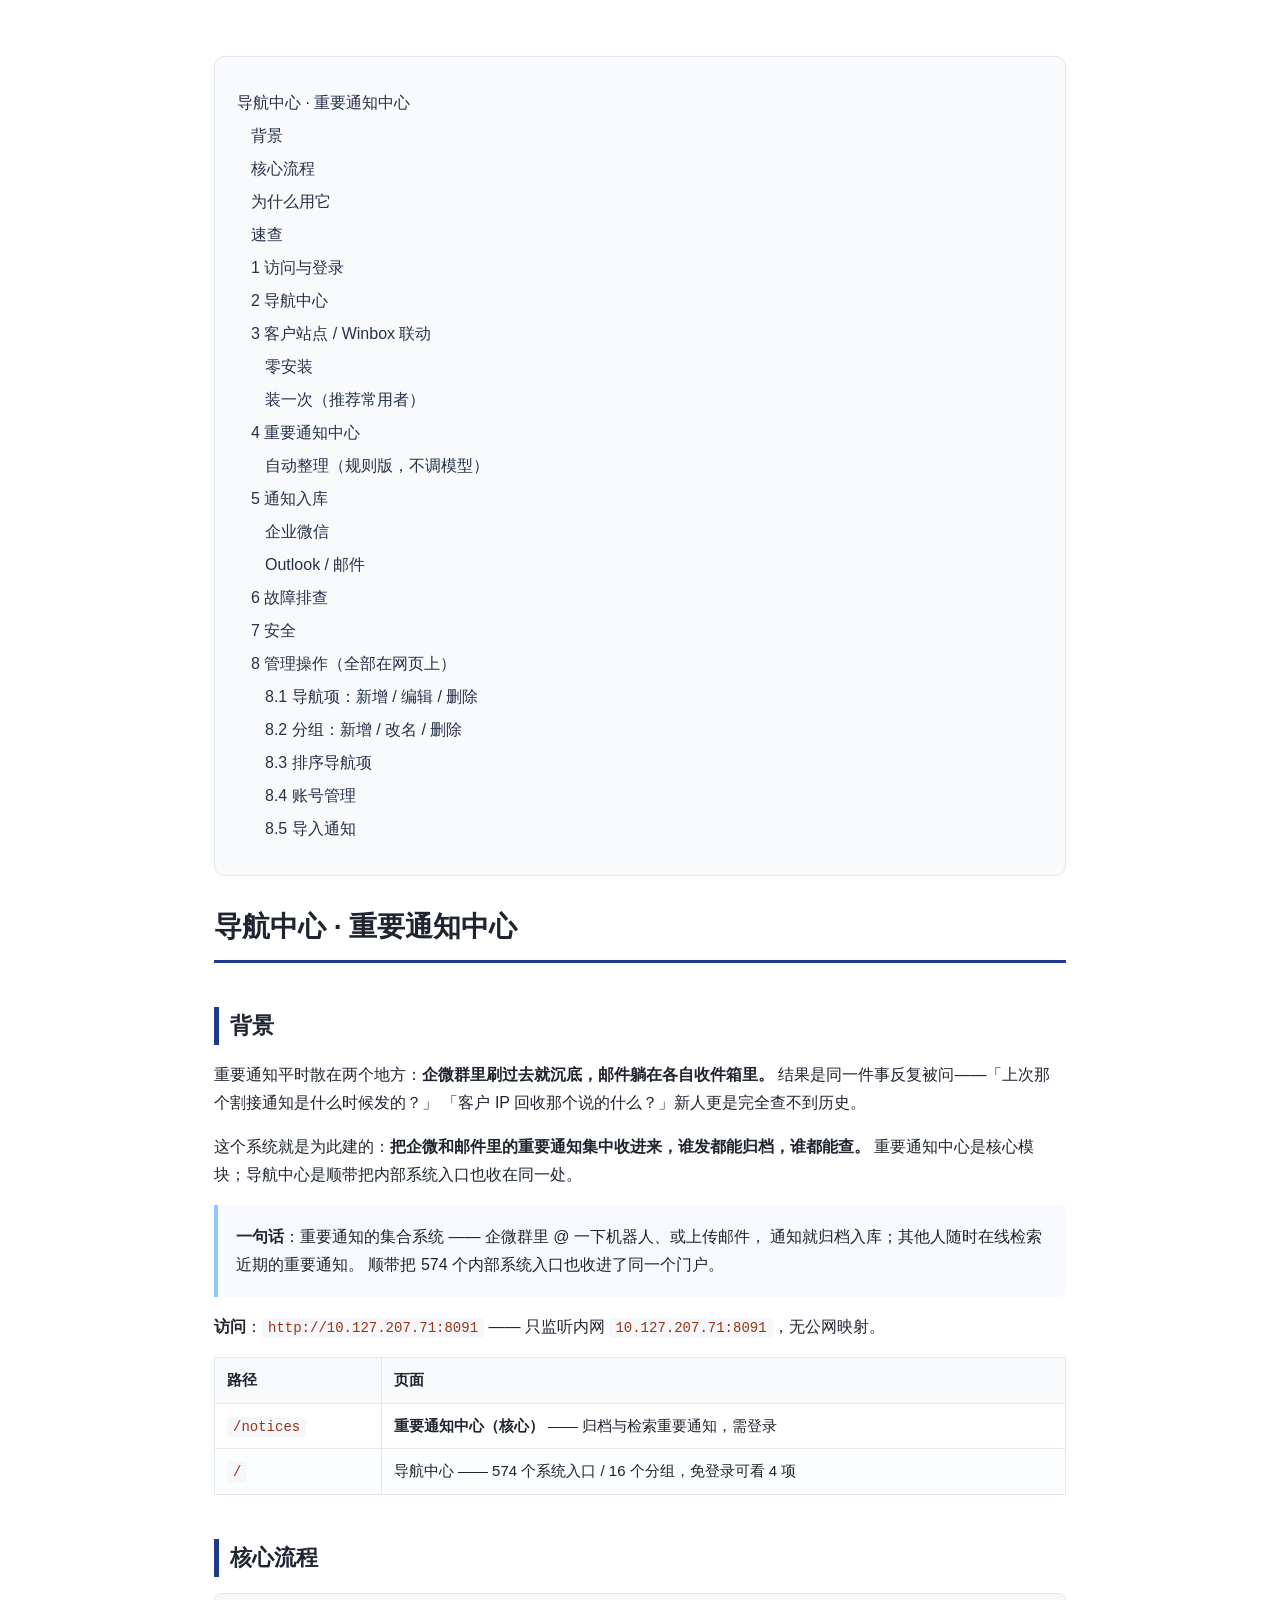
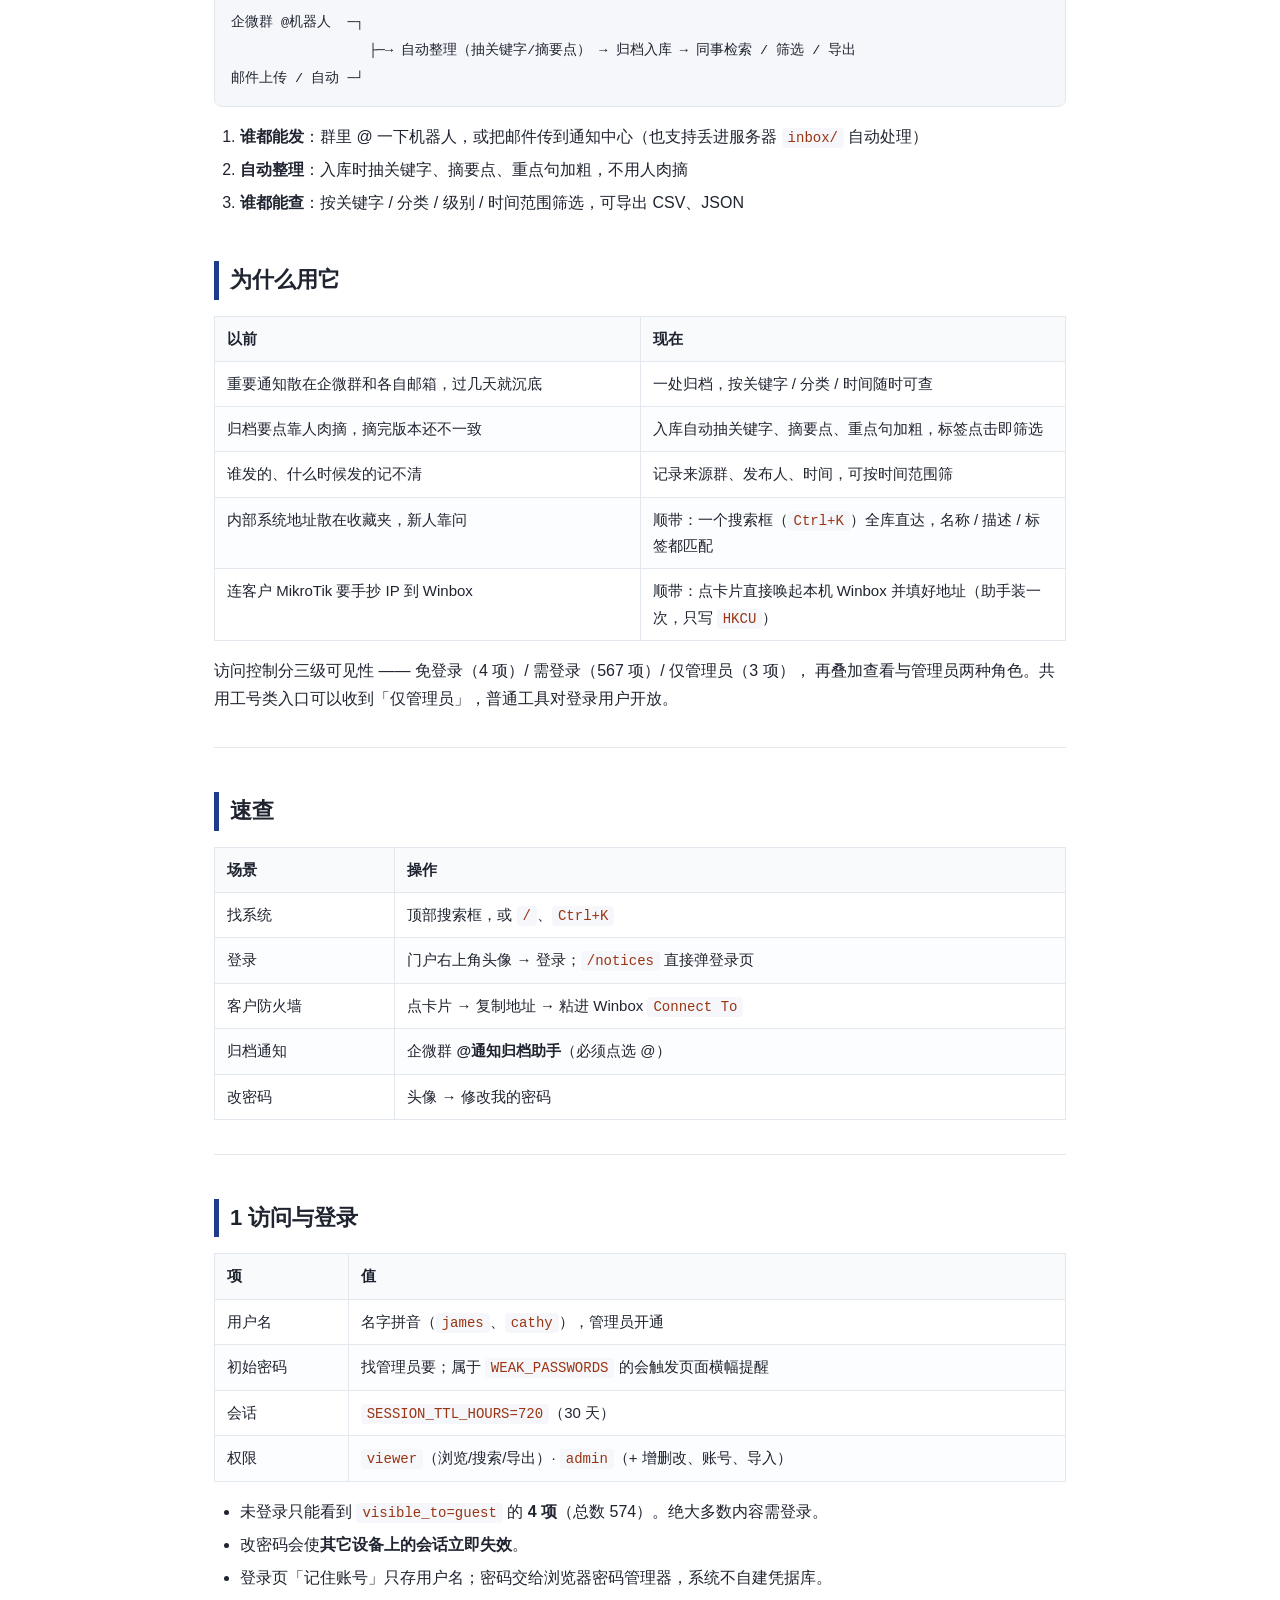
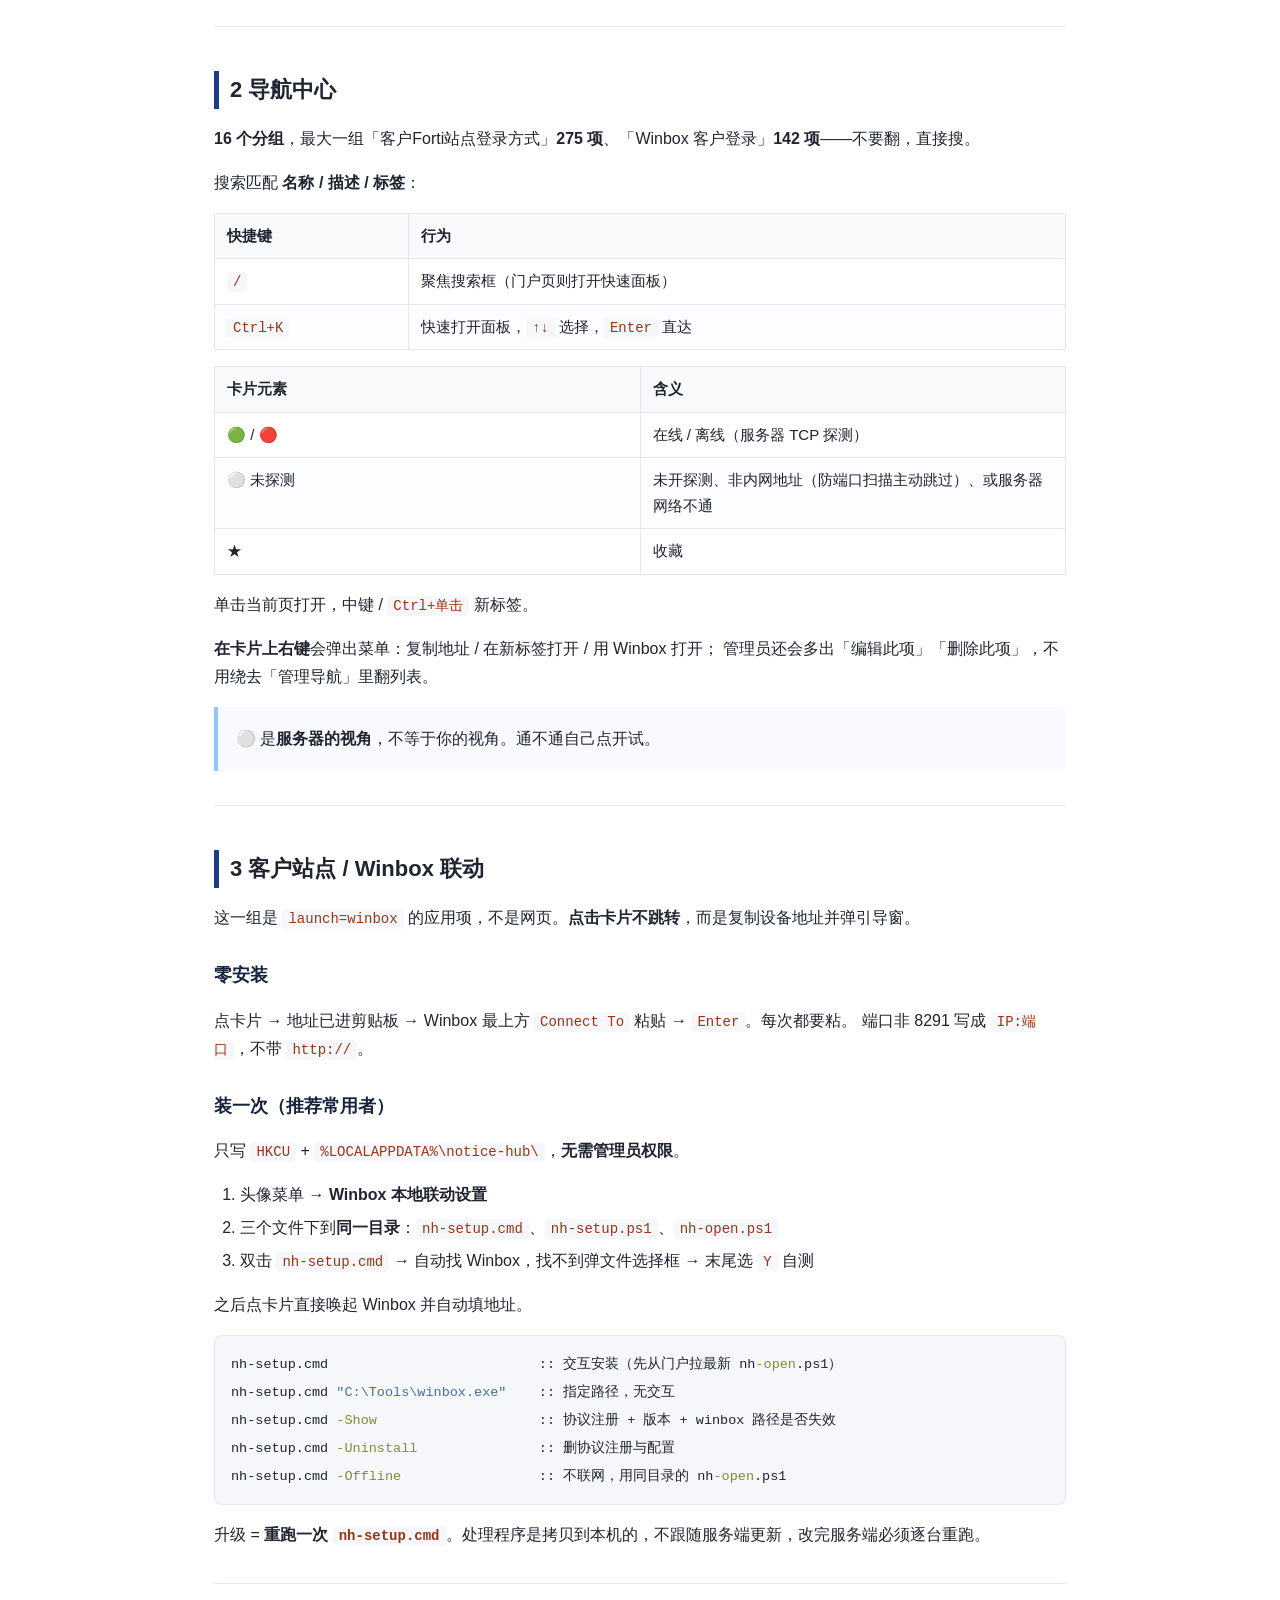
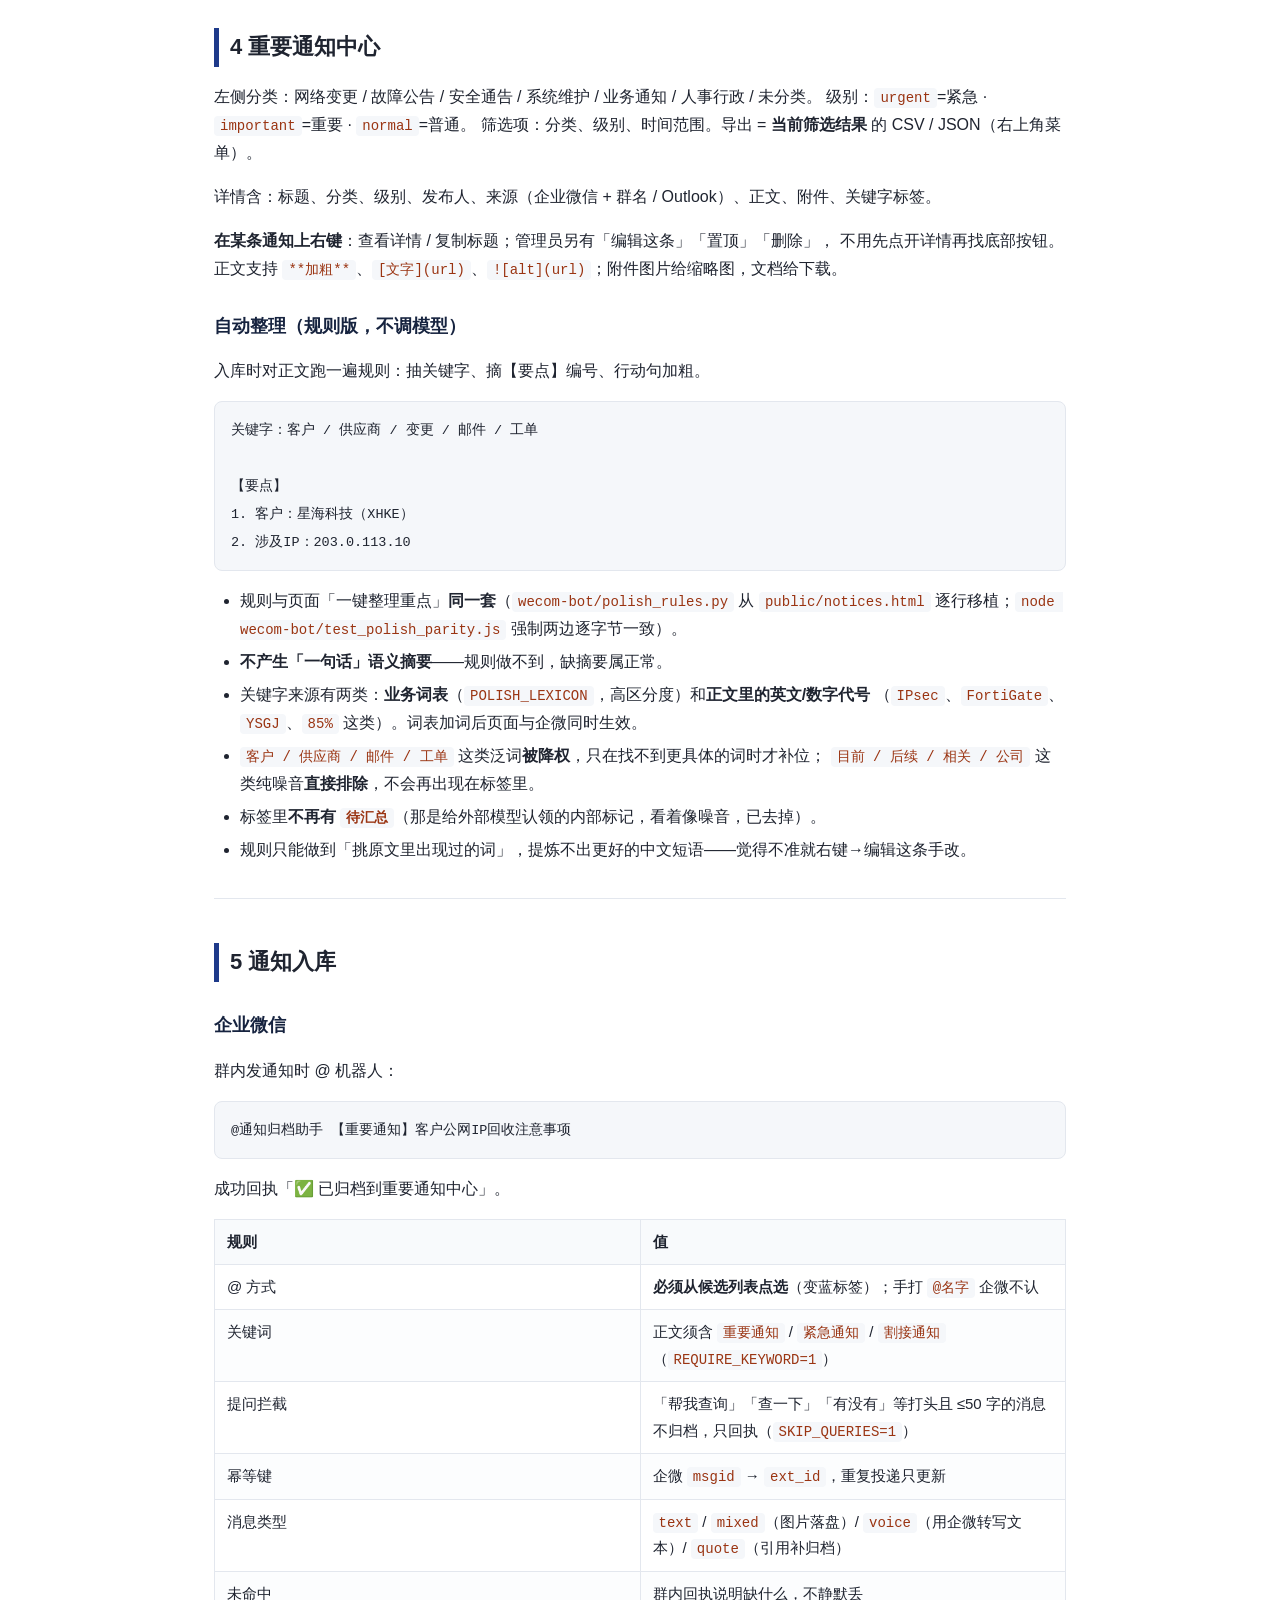
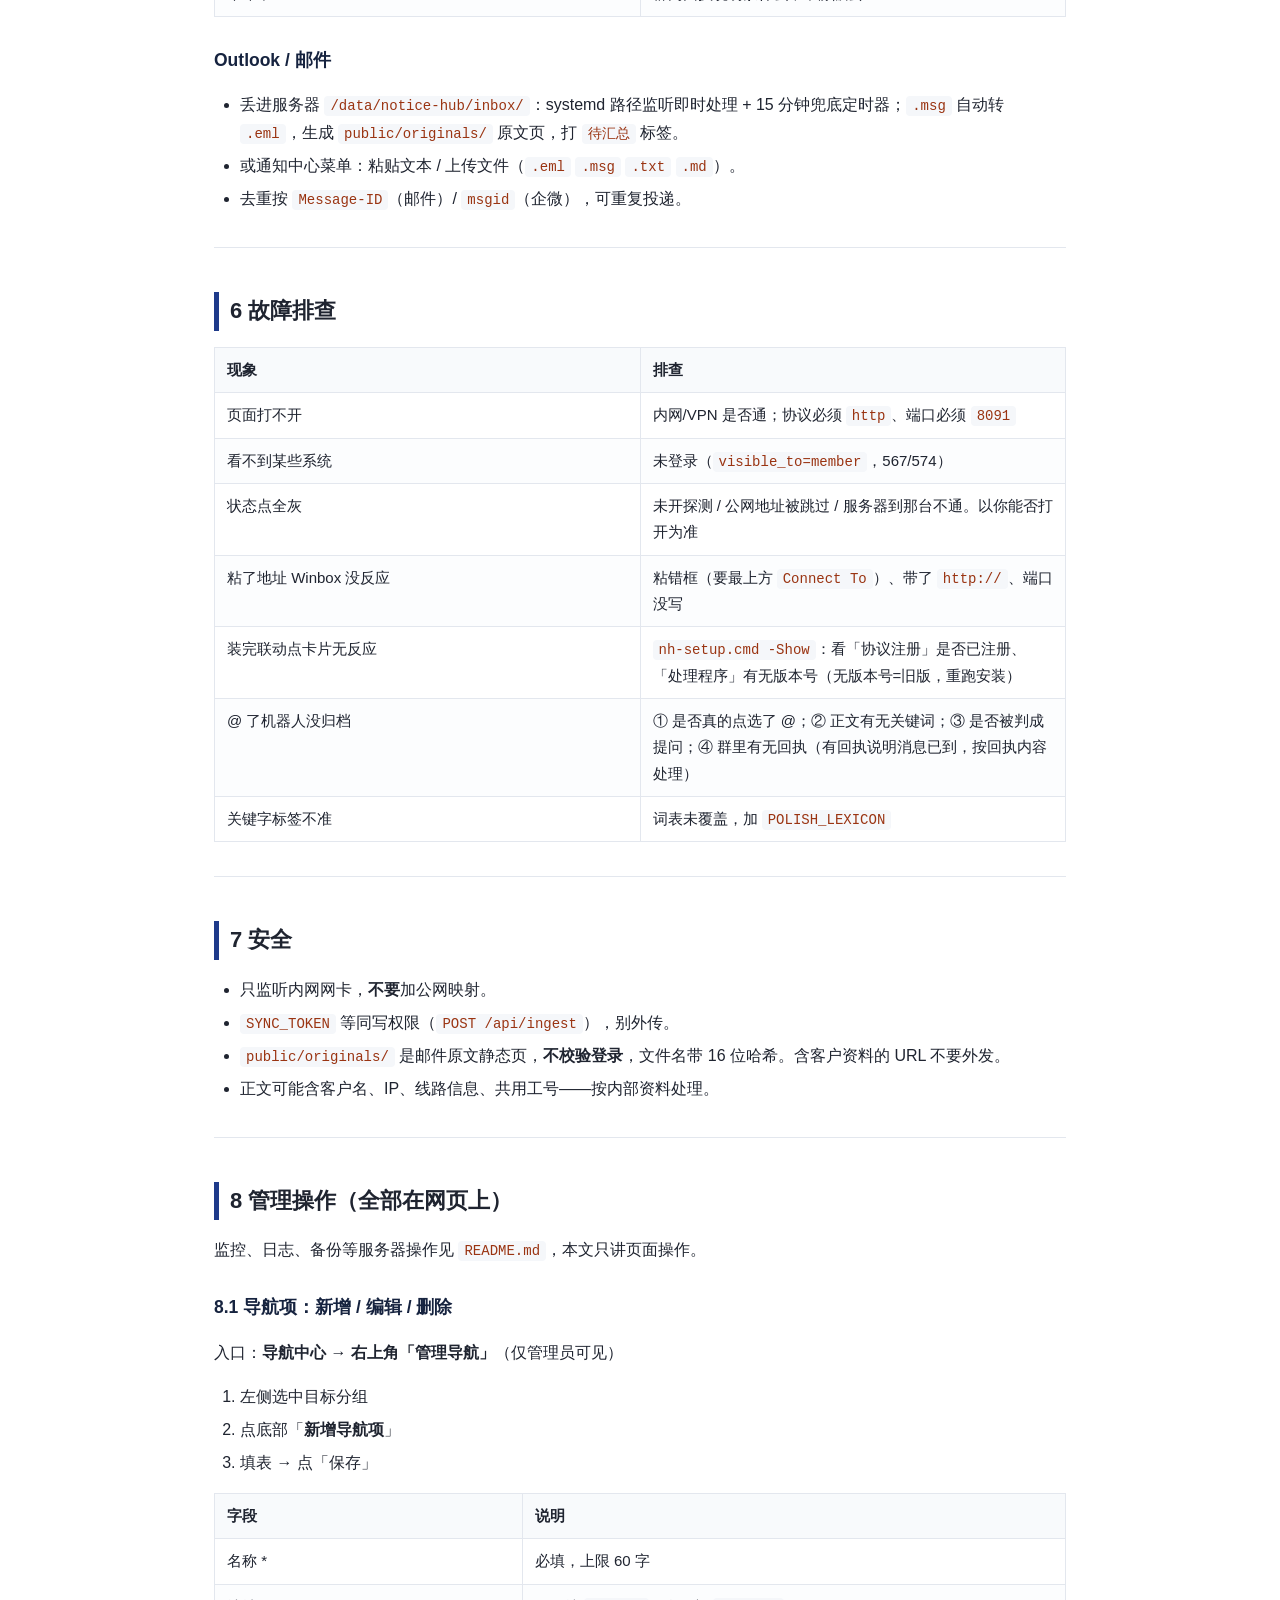
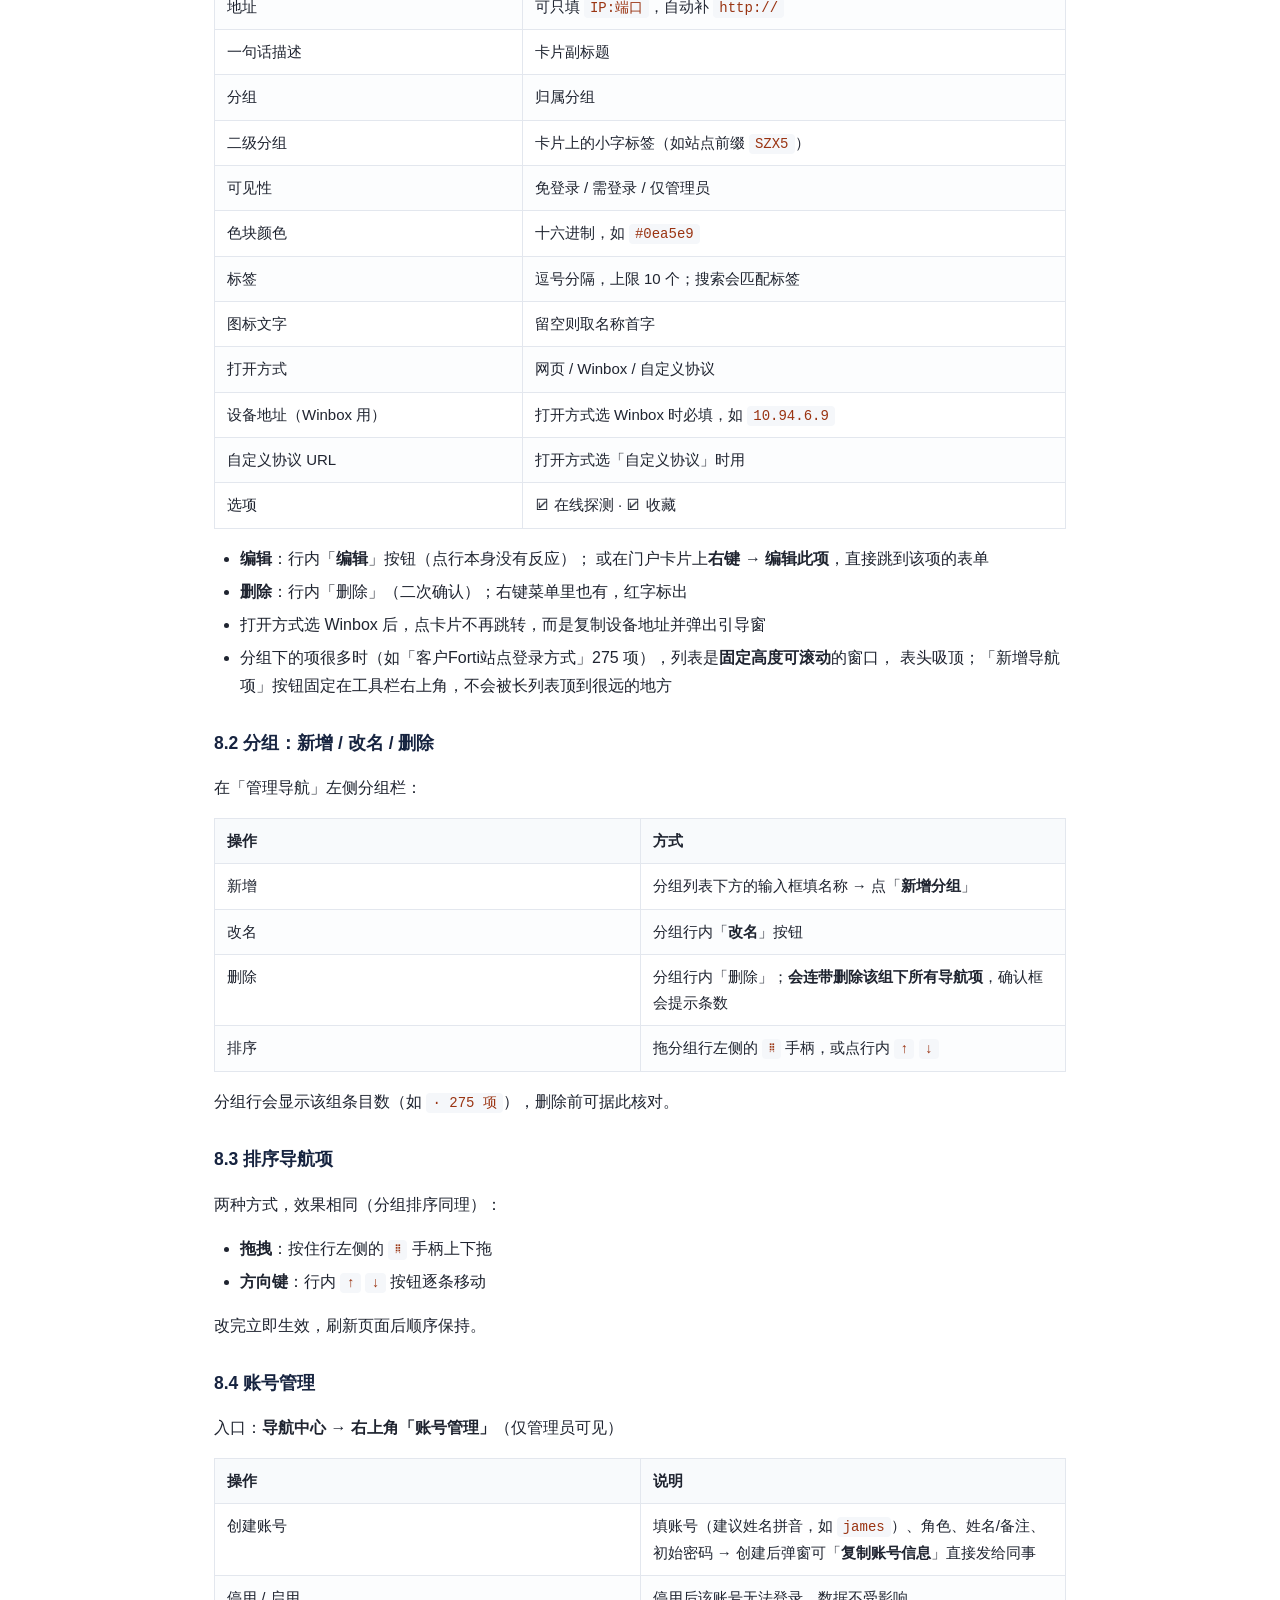
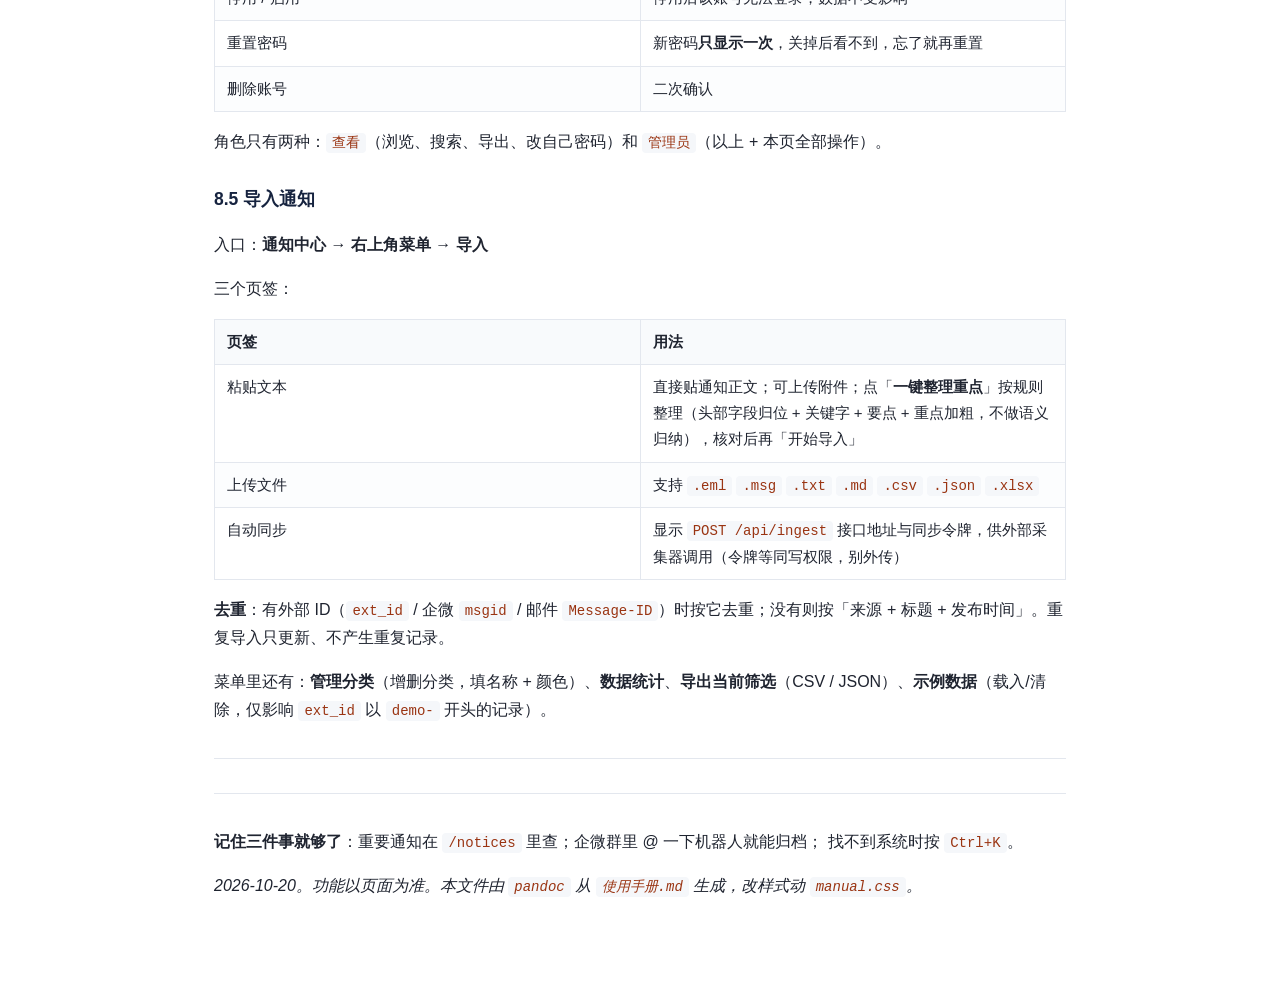
==== docs/使用手册.html @ 6fb0008f "初始提交：内网导航门户 + 重要通知中心 两个独立页面共用一个内网门户： - /          导航中心：574 个系统入口 / 16 个分组，在线探测、收藏、Ctrl+K 搜索、        " ====
<!DOCTYPE html>
<html xmlns="http://www.w3.org/1999/xhtml" lang="zh-CN" xml:lang="zh-CN">
<head>
  <meta charset="utf-8" />
  <meta name="generator" content="pandoc" />
  <meta name="viewport" content="width=device-width, initial-scale=1.0, user-scalable=yes" />
  <title>导航中心 · 重要通知中心 使用手册</title>
  <style>
code{white-space: pre-wrap;}
span.smallcaps{font-variant: small-caps;}
div.columns{display: flex; gap: min(4vw, 1.5em);}
div.column{flex: auto; overflow-x: auto;}
div.hanging-indent{margin-left: 1.5em; text-indent: -1.5em;}

ul.task-list[class]{list-style: none;}
ul.task-list li input[type="checkbox"] {
font-size: inherit;
width: 0.8em;
margin: 0 0.8em 0.2em -1.6em;
vertical-align: middle;
}
.display.math{display: block; text-align: center; margin: 0.5rem auto;}

pre > code.sourceCode { white-space: pre; position: relative; }
pre > code.sourceCode > span { line-height: 1.25; }
pre > code.sourceCode > span:empty { height: 1.2em; }
.sourceCode { overflow: visible; }
code.sourceCode > span { color: inherit; text-decoration: inherit; }
div.sourceCode { margin: 1em 0; }
pre.sourceCode { margin: 0; }
@media screen {
div.sourceCode { overflow: auto; }
}
@media print {
pre > code.sourceCode { white-space: pre-wrap; }
pre > code.sourceCode > span { text-indent: -5em; padding-left: 5em; }
}
pre.numberSource code
{ counter-reset: source-line 0; }
pre.numberSource code > span
{ position: relative; left: -4em; counter-increment: source-line; }
pre.numberSource code > span > a:first-child::before
{ content: counter(source-line);
position: relative; left: -1em; text-align: right; vertical-align: baseline;
border: none; display: inline-block;
-webkit-touch-callout: none; -webkit-user-select: none;
-khtml-user-select: none; -moz-user-select: none;
-ms-user-select: none; user-select: none;
padding: 0 4px; width: 4em;
color: #aaaaaa;
}
pre.numberSource { margin-left: 3em; border-left: 1px solid #aaaaaa; padding-left: 4px; }
div.sourceCode
{ }
@media screen {
pre > code.sourceCode > span > a:first-child::before { text-decoration: underline; }
}
code span.al { color: #ff0000; font-weight: bold; } 
code span.an { color: #60a0b0; font-weight: bold; font-style: italic; } 
code span.at { color: #7d9029; } 
code span.bn { color: #40a070; } 
code span.bu { color: #008000; } 
code span.cf { color: #007020; font-weight: bold; } 
code span.ch { color: #4070a0; } 
code span.cn { color: #880000; } 
code span.co { color: #60a0b0; font-style: italic; } 
code span.cv { color: #60a0b0; font-weight: bold; font-style: italic; } 
code span.do { color: #ba2121; font-style: italic; } 
code span.dt { color: #902000; } 
code span.dv { color: #40a070; } 
code span.er { color: #ff0000; font-weight: bold; } 
code span.ex { } 
code span.fl { color: #40a070; } 
code span.fu { color: #06287e; } 
code span.im { color: #008000; font-weight: bold; } 
code span.in { color: #60a0b0; font-weight: bold; font-style: italic; } 
code span.kw { color: #007020; font-weight: bold; } 
code span.op { color: #666666; } 
code span.ot { color: #007020; } 
code span.pp { color: #bc7a00; } 
code span.sc { color: #4070a0; } 
code span.ss { color: #bb6688; } 
code span.st { color: #4070a0; } 
code span.va { color: #19177c; } 
code span.vs { color: #4070a0; } 
code span.wa { color: #60a0b0; font-weight: bold; font-style: italic; } 
</style>
  <style type="text/css">:root{--fg:#1f2430;--muted:#5b6472;--line:#e3e7ee;--accent:#1e3a8a;--bg:#ffffff;--code:#f5f7fa}
*{box-sizing:border-box}
body{max-width:900px;margin:0 auto;padding:32px 24px 80px;background:var(--bg);color:var(--fg);
font:16px/1.75 -apple-system,"Segoe UI","Microsoft YaHei","PingFang SC","Hiragino Sans GB",sans-serif}
h1{font-size:28px;line-height:1.35;margin:0 0 8px;padding-bottom:14px;border-bottom:3px solid var(--accent)}
h2{font-size:22px;margin:44px 0 14px;padding-left:11px;border-left:5px solid var(--accent)}
h3{font-size:17.5px;margin:28px 0 10px;color:#16233f}
h4{font-size:16px;margin:20px 0 8px}
p,li{color:var(--fg)}
a{color:#1d4ed8;text-decoration:none;border-bottom:1px solid #c7d2fe}
a:hover{border-bottom-color:#1d4ed8}
code{background:var(--code);padding:2px 6px;border-radius:4px;font-size:14px;
font-family:"Cascadia Code",Consolas,"Courier New",monospace;color:#9a3412}
pre{background:var(--code);padding:14px 16px;border-radius:8px;overflow-x:auto;border:1px solid var(--line)}
pre code{background:none;padding:0;color:var(--fg);font-size:13.5px;line-height:1.6}
table{border-collapse:collapse;width:100%;margin:16px 0;font-size:15px}
th,td{border:1px solid var(--line);padding:9px 12px;text-align:left;vertical-align:top}
th{background:#f8fafc;font-weight:600}
tr:nth-child(even) td{background:#fcfdfe}
blockquote{margin:16px 0;padding:12px 18px;background:#f8faff;border-left:4px solid #93c5fd;
border-radius:0 6px 6px 0;color:#25314a}
blockquote p{margin:6px 0}
hr{border:none;border-top:1px solid var(--line);margin:34px 0}
ul,ol{padding-left:26px}
li{margin:5px 0}
#TOC{background:#f8fafc;border:1px solid var(--line);border-radius:10px;padding:16px 22px;margin:24px 0 32px}
#TOC ul{list-style:none;padding-left:14px}
#TOC>ul{padding-left:0}
#TOC a{border:none;color:#25314a}
#TOC a:hover{color:#1d4ed8}
@media print{body{max-width:none;padding:0}a{color:inherit;border:none}h2{page-break-after:avoid}table{page-break-inside:avoid}}
</style>
</head>
<body>
<nav id="TOC" role="doc-toc">
<ul>
<li><a href="#导航中心-重要通知中心" id="toc-导航中心-重要通知中心">导航中心 · 重要通知中心</a>
<ul>
<li><a href="#背景" id="toc-背景">背景</a></li>
<li><a href="#核心流程" id="toc-核心流程">核心流程</a></li>
<li><a href="#为什么用它" id="toc-为什么用它">为什么用它</a></li>
<li><a href="#速查" id="toc-速查">速查</a></li>
<li><a href="#访问与登录" id="toc-访问与登录">1 访问与登录</a></li>
<li><a href="#导航中心" id="toc-导航中心">2 导航中心</a></li>
<li><a href="#客户站点-winbox-联动" id="toc-客户站点-winbox-联动">3
客户站点 / Winbox 联动</a>
<ul>
<li><a href="#零安装" id="toc-零安装">零安装</a></li>
<li><a href="#装一次推荐常用者" id="toc-装一次推荐常用者">装一次（推荐常用者）</a></li>
</ul></li>
<li><a href="#重要通知中心" id="toc-重要通知中心">4 重要通知中心</a>
<ul>
<li><a href="#自动整理规则版不调模型" id="toc-自动整理规则版不调模型">自动整理（规则版，不调模型）</a></li>
</ul></li>
<li><a href="#通知入库" id="toc-通知入库">5 通知入库</a>
<ul>
<li><a href="#企业微信" id="toc-企业微信">企业微信</a></li>
<li><a href="#outlook-邮件" id="toc-outlook-邮件">Outlook /
邮件</a></li>
</ul></li>
<li><a href="#故障排查" id="toc-故障排查">6 故障排查</a></li>
<li><a href="#安全" id="toc-安全">7 安全</a></li>
<li><a href="#管理操作全部在网页上" id="toc-管理操作全部在网页上">8
管理操作（全部在网页上）</a>
<ul>
<li><a href="#导航项新增-编辑-删除" id="toc-导航项新增-编辑-删除">8.1
导航项：新增 / 编辑 / 删除</a></li>
<li><a href="#分组新增-改名-删除" id="toc-分组新增-改名-删除">8.2
分组：新增 / 改名 / 删除</a></li>
<li><a href="#排序导航项" id="toc-排序导航项">8.3 排序导航项</a></li>
<li><a href="#账号管理" id="toc-账号管理">8.4 账号管理</a></li>
<li><a href="#导入通知" id="toc-导入通知">8.5 导入通知</a></li>
</ul></li>
</ul></li>
</ul>
</nav>
<h1 id="导航中心-重要通知中心">导航中心 · 重要通知中心</h1>
<h2 id="背景">背景</h2>
<p>重要通知平时散在两个地方：<strong>企微群里刷过去就沉底，邮件躺在各自收件箱里。</strong>
结果是同一件事反复被问——「上次那个割接通知是什么时候发的？」 「客户 IP
回收那个说的什么？」新人更是完全查不到历史。</p>
<p>这个系统就是为此建的：<strong>把企微和邮件里的重要通知集中收进来，谁发都能归档，谁都能查。</strong>
重要通知中心是核心模块；导航中心是顺带把内部系统入口也收在同一处。</p>
<blockquote>
<p><strong>一句话</strong>：重要通知的集合系统 —— 企微群里 @
一下机器人、或上传邮件，
通知就归档入库；其他人随时在线检索近期的重要通知。 顺带把 574
个内部系统入口也收进了同一个门户。</p>
</blockquote>
<p><strong>访问</strong>：<code>http://10.127.207.71:8091</code> ——
只监听内网 <code>10.127.207.71:8091</code>，无公网映射。</p>
<table>
<thead>
<tr class="header">
<th>路径</th>
<th>页面</th>
</tr>
</thead>
<tbody>
<tr class="odd">
<td><code>/notices</code></td>
<td><strong>重要通知中心（核心）</strong> ——
归档与检索重要通知，需登录</td>
</tr>
<tr class="even">
<td><code>/</code></td>
<td>导航中心 —— 574 个系统入口 / 16 个分组，免登录可看 4 项</td>
</tr>
</tbody>
</table>
<h2 id="核心流程">核心流程</h2>
<pre><code>企微群 @机器人  ─┐
                 ├─→ 自动整理（抽关键字/摘要点） → 归档入库 → 同事检索 / 筛选 / 导出
邮件上传 / 自动 ─┘</code></pre>
<ol type="1">
<li><strong>谁都能发</strong>：群里 @
一下机器人，或把邮件传到通知中心（也支持丢进服务器 <code>inbox/</code>
自动处理）</li>
<li><strong>自动整理</strong>：入库时抽关键字、摘要点、重点句加粗，不用人肉摘</li>
<li><strong>谁都能查</strong>：按关键字 / 分类 / 级别 /
时间范围筛选，可导出 CSV、JSON</li>
</ol>
<h2 id="为什么用它">为什么用它</h2>
<table>
<colgroup>
<col style="width: 50%" />
<col style="width: 50%" />
</colgroup>
<thead>
<tr class="header">
<th>以前</th>
<th>现在</th>
</tr>
</thead>
<tbody>
<tr class="odd">
<td>重要通知散在企微群和各自邮箱，过几天就沉底</td>
<td>一处归档，按关键字 / 分类 / 时间随时可查</td>
</tr>
<tr class="even">
<td>归档要点靠人肉摘，摘完版本还不一致</td>
<td>入库自动抽关键字、摘要点、重点句加粗，标签点击即筛选</td>
</tr>
<tr class="odd">
<td>谁发的、什么时候发的记不清</td>
<td>记录来源群、发布人、时间，可按时间范围筛</td>
</tr>
<tr class="even">
<td>内部系统地址散在收藏夹，新人靠问</td>
<td>顺带：一个搜索框（<code>Ctrl+K</code>）全库直达，名称 / 描述 /
标签都匹配</td>
</tr>
<tr class="odd">
<td>连客户 MikroTik 要手抄 IP 到 Winbox</td>
<td>顺带：点卡片直接唤起本机 Winbox 并填好地址（助手装一次，只写
<code>HKCU</code>）</td>
</tr>
</tbody>
</table>
<p>访问控制分三级可见性 —— 免登录（4 项）/ 需登录（567 项）/ 仅管理员（3
项），
再叠加查看与管理员两种角色。共用工号类入口可以收到「仅管理员」，普通工具对登录用户开放。</p>
<hr />
<h2 id="速查">速查</h2>
<table>
<thead>
<tr class="header">
<th>场景</th>
<th>操作</th>
</tr>
</thead>
<tbody>
<tr class="odd">
<td>找系统</td>
<td>顶部搜索框，或 <code>/</code>、<code>Ctrl+K</code></td>
</tr>
<tr class="even">
<td>登录</td>
<td>门户右上角头像 → 登录；<code>/notices</code> 直接弹登录页</td>
</tr>
<tr class="odd">
<td>客户防火墙</td>
<td>点卡片 → 复制地址 → 粘进 Winbox <code>Connect To</code></td>
</tr>
<tr class="even">
<td>归档通知</td>
<td>企微群 <strong><span class="citation" data-cites="通知归档助手">@通知归档助手</span></strong>（必须点选
@）</td>
</tr>
<tr class="odd">
<td>改密码</td>
<td>头像 → 修改我的密码</td>
</tr>
</tbody>
</table>
<hr />
<h2 id="访问与登录">1 访问与登录</h2>
<table>
<thead>
<tr class="header">
<th>项</th>
<th>值</th>
</tr>
</thead>
<tbody>
<tr class="odd">
<td>用户名</td>
<td>名字拼音（<code>james</code>、<code>cathy</code>），管理员开通</td>
</tr>
<tr class="even">
<td>初始密码</td>
<td>找管理员要；属于 <code>WEAK_PASSWORDS</code>
的会触发页面横幅提醒</td>
</tr>
<tr class="odd">
<td>会话</td>
<td><code>SESSION_TTL_HOURS=720</code>（30 天）</td>
</tr>
<tr class="even">
<td>权限</td>
<td><code>viewer</code>（浏览/搜索/导出）· <code>admin</code>（+
增删改、账号、导入）</td>
</tr>
</tbody>
</table>
<ul>
<li>未登录只能看到 <code>visible_to=guest</code> 的 <strong>4
项</strong>（总数 574）。绝大多数内容需登录。</li>
<li>改密码会使<strong>其它设备上的会话立即失效</strong>。</li>
<li>登录页「记住账号」只存用户名；密码交给浏览器密码管理器，系统不自建凭据库。</li>
</ul>
<hr />
<h2 id="导航中心">2 导航中心</h2>
<p><strong>16
个分组</strong>，最大一组「客户Forti站点登录方式」<strong>275
项</strong>、「Winbox 客户登录」<strong>142
项</strong>——不要翻，直接搜。</p>
<p>搜索匹配 <strong>名称 / 描述 / 标签</strong>：</p>
<table>
<thead>
<tr class="header">
<th>快捷键</th>
<th>行为</th>
</tr>
</thead>
<tbody>
<tr class="odd">
<td><code>/</code></td>
<td>聚焦搜索框（门户页则打开快速面板）</td>
</tr>
<tr class="even">
<td><code>Ctrl+K</code></td>
<td>快速打开面板，<code>↑↓</code> 选择，<code>Enter</code> 直达</td>
</tr>
</tbody>
</table>
<table>
<colgroup>
<col style="width: 50%" />
<col style="width: 50%" />
</colgroup>
<thead>
<tr class="header">
<th>卡片元素</th>
<th>含义</th>
</tr>
</thead>
<tbody>
<tr class="odd">
<td>🟢 / 🔴</td>
<td>在线 / 离线（服务器 TCP 探测）</td>
</tr>
<tr class="even">
<td>⚪ 未探测</td>
<td>未开探测、非内网地址（防端口扫描主动跳过）、或服务器网络不通</td>
</tr>
<tr class="odd">
<td>★</td>
<td>收藏</td>
</tr>
</tbody>
</table>
<p>单击当前页打开，中键 / <code>Ctrl+单击</code> 新标签。</p>
<p><strong>在卡片上右键</strong>会弹出菜单：复制地址 / 在新标签打开 / 用
Winbox 打开；
管理员还会多出「编辑此项」「删除此项」，不用绕去「管理导航」里翻列表。</p>
<blockquote>
<p>⚪
是<strong>服务器的视角</strong>，不等于你的视角。通不通自己点开试。</p>
</blockquote>
<hr />
<h2 id="客户站点-winbox-联动">3 客户站点 / Winbox 联动</h2>
<p>这一组是 <code>launch=winbox</code>
的应用项，不是网页。<strong>点击卡片不跳转</strong>，而是复制设备地址并弹引导窗。</p>
<h3 id="零安装">零安装</h3>
<p>点卡片 → 地址已进剪贴板 → Winbox 最上方 <code>Connect To</code> 粘贴
→ <code>Enter</code>。每次都要粘。 端口非 8291 写成
<code>IP:端口</code>，不带 <code>http://</code>。</p>
<h3 id="装一次推荐常用者">装一次（推荐常用者）</h3>
<p>只写 <code>HKCU</code> +
<code>%LOCALAPPDATA%\notice-hub\</code>，<strong>无需管理员权限</strong>。</p>
<ol type="1">
<li>头像菜单 → <strong>Winbox 本地联动设置</strong></li>
<li>三个文件下到<strong>同一目录</strong>：<code>nh-setup.cmd</code>、<code>nh-setup.ps1</code>、<code>nh-open.ps1</code></li>
<li>双击 <code>nh-setup.cmd</code> → 自动找 Winbox，找不到弹文件选择框 →
末尾选 <code>Y</code> 自测</li>
</ol>
<p>之后点卡片直接唤起 Winbox 并自动填地址。</p>
<div class="sourceCode" id="cb2"><pre class="sourceCode cmd"><code class="sourceCode dosbat"><span id="cb2-1"><a href="#cb2-1" aria-hidden="true" tabindex="-1"></a>nh-setup.cmd                          :: 交互安装（先从门户拉最新 nh<span class="at">-open</span>.ps1）</span>
<span id="cb2-2"><a href="#cb2-2" aria-hidden="true" tabindex="-1"></a>nh-setup.cmd <span class="st">&quot;C:\Tools\winbox.exe&quot;</span>    :: 指定路径，无交互</span>
<span id="cb2-3"><a href="#cb2-3" aria-hidden="true" tabindex="-1"></a>nh-setup.cmd <span class="at">-Show</span>                    :: 协议注册 + 版本 + winbox 路径是否失效</span>
<span id="cb2-4"><a href="#cb2-4" aria-hidden="true" tabindex="-1"></a>nh-setup.cmd <span class="at">-Uninstall</span>               :: 删协议注册与配置</span>
<span id="cb2-5"><a href="#cb2-5" aria-hidden="true" tabindex="-1"></a>nh-setup.cmd <span class="at">-Offline</span>                 :: 不联网，用同目录的 nh<span class="at">-open</span>.ps1</span></code></pre></div>
<p>升级 = <strong>重跑一次
<code>nh-setup.cmd</code></strong>。处理程序是拷贝到本机的，不跟随服务端更新，改完服务端必须逐台重跑。</p>
<hr />
<h2 id="重要通知中心">4 重要通知中心</h2>
<p>左侧分类：网络变更 / 故障公告 / 安全通告 / 系统维护 / 业务通知 /
人事行政 / 未分类。 级别：<code>urgent</code>=紧急 ·
<code>important</code>=重要 · <code>normal</code>=普通。
筛选项：分类、级别、时间范围。导出 = <strong>当前筛选结果</strong> 的
CSV / JSON（右上角菜单）。</p>
<p>详情含：标题、分类、级别、发布人、来源（企业微信 + 群名 /
Outlook）、正文、附件、关键字标签。</p>
<p><strong>在某条通知上右键</strong>：查看详情 /
复制标题；管理员另有「编辑这条」「置顶」「删除」，
不用先点开详情再找底部按钮。 正文支持
<code>**加粗**</code>、<code>[文字](url)</code>、<code>![alt](url)</code>；附件图片给缩略图，文档给下载。</p>
<h3 id="自动整理规则版不调模型">自动整理（规则版，不调模型）</h3>
<p>入库时对正文跑一遍规则：抽关键字、摘【要点】编号、行动句加粗。</p>
<pre><code>关键字：客户 / 供应商 / 变更 / 邮件 / 工单

【要点】
1. 客户：星海科技（XHKE）
2. 涉及IP：203.0.113.10</code></pre>
<ul>
<li>规则与页面「一键整理重点」<strong>同一套</strong>（<code>wecom-bot/polish_rules.py</code>
从 <code>public/notices.html</code>
逐行移植；<code>node wecom-bot/test_polish_parity.js</code>
强制两边逐字节一致）。</li>
<li><strong>不产生「一句话」语义摘要</strong>——规则做不到，缺摘要属正常。</li>
<li>关键字来源有两类：<strong>业务词表</strong>（<code>POLISH_LEXICON</code>，高区分度）和<strong>正文里的英文/数字代号</strong>
（<code>IPsec</code>、<code>FortiGate</code>、<code>YSGJ</code>、<code>85%</code>
这类）。词表加词后页面与企微同时生效。</li>
<li><code>客户 / 供应商 / 邮件 / 工单</code>
这类泛词<strong>被降权</strong>，只在找不到更具体的词时才补位；
<code>目前 / 后续 / 相关 / 公司</code>
这类纯噪音<strong>直接排除</strong>，不会再出现在标签里。</li>
<li>标签里<strong>不再有
<code>待汇总</code></strong>（那是给外部模型认领的内部标记，看着像噪音，已去掉）。</li>
<li>规则只能做到「挑原文里出现过的词」，提炼不出更好的中文短语——觉得不准就右键→编辑这条手改。</li>
</ul>
<hr />
<h2 id="通知入库">5 通知入库</h2>
<h3 id="企业微信">企业微信</h3>
<p>群内发通知时 @ 机器人：</p>
<pre><code>@通知归档助手 【重要通知】客户公网IP回收注意事项</code></pre>
<p>成功回执「✅ 已归档到重要通知中心」。</p>
<table>
<colgroup>
<col style="width: 50%" />
<col style="width: 50%" />
</colgroup>
<thead>
<tr class="header">
<th>规则</th>
<th>值</th>
</tr>
</thead>
<tbody>
<tr class="odd">
<td>@ 方式</td>
<td><strong>必须从候选列表点选</strong>（变蓝标签）；手打
<code>@名字</code> 企微不认</td>
</tr>
<tr class="even">
<td>关键词</td>
<td>正文须含 <code>重要通知</code> / <code>紧急通知</code> /
<code>割接通知</code>（<code>REQUIRE_KEYWORD=1</code>）</td>
</tr>
<tr class="odd">
<td>提问拦截</td>
<td>「帮我查询」「查一下」「有没有」等打头且 ≤50
字的消息不归档，只回执（<code>SKIP_QUERIES=1</code>）</td>
</tr>
<tr class="even">
<td>幂等键</td>
<td>企微 <code>msgid</code> → <code>ext_id</code>，重复投递只更新</td>
</tr>
<tr class="odd">
<td>消息类型</td>
<td><code>text</code> / <code>mixed</code>（图片落盘）/
<code>voice</code>（用企微转写文本）/
<code>quote</code>（引用补归档）</td>
</tr>
<tr class="even">
<td>未命中</td>
<td>群内回执说明缺什么，不静默丢</td>
</tr>
</tbody>
</table>
<h3 id="outlook-邮件">Outlook / 邮件</h3>
<ul>
<li>丢进服务器 <code>/data/notice-hub/inbox/</code>：systemd
路径监听即时处理 + 15 分钟兜底定时器；<code>.msg</code> 自动转
<code>.eml</code>，生成 <code>public/originals/</code> 原文页，打
<code>待汇总</code> 标签。</li>
<li>或通知中心菜单：粘贴文本 / 上传文件（<code>.eml</code>
<code>.msg</code> <code>.txt</code> <code>.md</code>）。</li>
<li>去重按 <code>Message-ID</code>（邮件）/
<code>msgid</code>（企微），可重复投递。</li>
</ul>
<hr />
<h2 id="故障排查">6 故障排查</h2>
<table>
<colgroup>
<col style="width: 50%" />
<col style="width: 50%" />
</colgroup>
<thead>
<tr class="header">
<th>现象</th>
<th>排查</th>
</tr>
</thead>
<tbody>
<tr class="odd">
<td>页面打不开</td>
<td>内网/VPN 是否通；协议必须 <code>http</code>、端口必须
<code>8091</code></td>
</tr>
<tr class="even">
<td>看不到某些系统</td>
<td>未登录（<code>visible_to=member</code>，567/574）</td>
</tr>
<tr class="odd">
<td>状态点全灰</td>
<td>未开探测 / 公网地址被跳过 / 服务器到那台不通。以你能否打开为准</td>
</tr>
<tr class="even">
<td>粘了地址 Winbox 没反应</td>
<td>粘错框（要最上方 <code>Connect To</code>）、带了
<code>http://</code>、端口没写</td>
</tr>
<tr class="odd">
<td>装完联动点卡片无反应</td>
<td><code>nh-setup.cmd -Show</code>：看「协议注册」是否已注册、「处理程序」有无版本号（无版本号=旧版，重跑安装）</td>
</tr>
<tr class="even">
<td>@ 了机器人没归档</td>
<td>① 是否真的点选了 @；② 正文有无关键词；③ 是否被判成提问；④
群里有无回执（有回执说明消息已到，按回执内容处理）</td>
</tr>
<tr class="odd">
<td>关键字标签不准</td>
<td>词表未覆盖，加 <code>POLISH_LEXICON</code></td>
</tr>
</tbody>
</table>
<hr />
<h2 id="安全">7 安全</h2>
<ul>
<li>只监听内网网卡，<strong>不要</strong>加公网映射。</li>
<li><code>SYNC_TOKEN</code>
等同写权限（<code>POST /api/ingest</code>），别外传。</li>
<li><code>public/originals/</code>
是邮件原文静态页，<strong>不校验登录</strong>，文件名带 16
位哈希。含客户资料的 URL 不要外发。</li>
<li>正文可能含客户名、IP、线路信息、共用工号——按内部资料处理。</li>
</ul>
<hr />
<h2 id="管理操作全部在网页上">8 管理操作（全部在网页上）</h2>
<p>监控、日志、备份等服务器操作见
<code>README.md</code>，本文只讲页面操作。</p>
<h3 id="导航项新增-编辑-删除">8.1 导航项：新增 / 编辑 / 删除</h3>
<p>入口：<strong>导航中心 →
右上角「管理导航」</strong>（仅管理员可见）</p>
<ol type="1">
<li>左侧选中目标分组</li>
<li>点底部「<strong>新增导航项</strong>」</li>
<li>填表 → 点「保存」</li>
</ol>
<table>
<thead>
<tr class="header">
<th>字段</th>
<th>说明</th>
</tr>
</thead>
<tbody>
<tr class="odd">
<td>名称 *</td>
<td>必填，上限 60 字</td>
</tr>
<tr class="even">
<td>地址</td>
<td>可只填 <code>IP:端口</code>，自动补 <code>http://</code></td>
</tr>
<tr class="odd">
<td>一句话描述</td>
<td>卡片副标题</td>
</tr>
<tr class="even">
<td>分组</td>
<td>归属分组</td>
</tr>
<tr class="odd">
<td>二级分组</td>
<td>卡片上的小字标签（如站点前缀 <code>SZX5</code>）</td>
</tr>
<tr class="even">
<td>可见性</td>
<td>免登录 / 需登录 / 仅管理员</td>
</tr>
<tr class="odd">
<td>色块颜色</td>
<td>十六进制，如 <code>#0ea5e9</code></td>
</tr>
<tr class="even">
<td>标签</td>
<td>逗号分隔，上限 10 个；搜索会匹配标签</td>
</tr>
<tr class="odd">
<td>图标文字</td>
<td>留空则取名称首字</td>
</tr>
<tr class="even">
<td>打开方式</td>
<td>网页 / Winbox / 自定义协议</td>
</tr>
<tr class="odd">
<td>设备地址（Winbox 用）</td>
<td>打开方式选 Winbox 时必填，如 <code>10.94.6.9</code></td>
</tr>
<tr class="even">
<td>自定义协议 URL</td>
<td>打开方式选「自定义协议」时用</td>
</tr>
<tr class="odd">
<td>选项</td>
<td>☑ 在线探测 · ☑ 收藏</td>
</tr>
</tbody>
</table>
<ul>
<li><strong>编辑</strong>：行内「<strong>编辑</strong>」按钮（点行本身没有反应）；
或在门户卡片上<strong>右键 → 编辑此项</strong>，直接跳到该项的表单</li>
<li><strong>删除</strong>：行内「删除」（二次确认）；右键菜单里也有，红字标出</li>
<li>打开方式选 Winbox
后，点卡片不再跳转，而是复制设备地址并弹出引导窗</li>
<li>分组下的项很多时（如「客户Forti站点登录方式」275
项），列表是<strong>固定高度可滚动</strong>的窗口，
表头吸顶；「新增导航项」按钮固定在工具栏右上角，不会被长列表顶到很远的地方</li>
</ul>
<h3 id="分组新增-改名-删除">8.2 分组：新增 / 改名 / 删除</h3>
<p>在「管理导航」左侧分组栏：</p>
<table>
<colgroup>
<col style="width: 50%" />
<col style="width: 50%" />
</colgroup>
<thead>
<tr class="header">
<th>操作</th>
<th>方式</th>
</tr>
</thead>
<tbody>
<tr class="odd">
<td>新增</td>
<td>分组列表下方的输入框填名称 → 点「<strong>新增分组</strong>」</td>
</tr>
<tr class="even">
<td>改名</td>
<td>分组行内「<strong>改名</strong>」按钮</td>
</tr>
<tr class="odd">
<td>删除</td>
<td>分组行内「删除」；<strong>会连带删除该组下所有导航项</strong>，确认框会提示条数</td>
</tr>
<tr class="even">
<td>排序</td>
<td>拖分组行左侧的 <code>⠿</code> 手柄，或点行内 <code>↑</code>
<code>↓</code></td>
</tr>
</tbody>
</table>
<p>分组行会显示该组条目数（如
<code>· 275 项</code>），删除前可据此核对。</p>
<h3 id="排序导航项">8.3 排序导航项</h3>
<p>两种方式，效果相同（分组排序同理）：</p>
<ul>
<li><strong>拖拽</strong>：按住行左侧的 <code>⠿</code> 手柄上下拖</li>
<li><strong>方向键</strong>：行内 <code>↑</code> <code>↓</code>
按钮逐条移动</li>
</ul>
<p>改完立即生效，刷新页面后顺序保持。</p>
<h3 id="账号管理">8.4 账号管理</h3>
<p>入口：<strong>导航中心 →
右上角「账号管理」</strong>（仅管理员可见）</p>
<table>
<colgroup>
<col style="width: 50%" />
<col style="width: 50%" />
</colgroup>
<thead>
<tr class="header">
<th>操作</th>
<th>说明</th>
</tr>
</thead>
<tbody>
<tr class="odd">
<td>创建账号</td>
<td>填账号（建议姓名拼音，如
<code>james</code>）、角色、姓名/备注、初始密码 →
创建后弹窗可「<strong>复制账号信息</strong>」直接发给同事</td>
</tr>
<tr class="even">
<td>停用 / 启用</td>
<td>停用后该账号无法登录，数据不受影响</td>
</tr>
<tr class="odd">
<td>重置密码</td>
<td>新密码<strong>只显示一次</strong>，关掉后看不到，忘了就再重置</td>
</tr>
<tr class="even">
<td>删除账号</td>
<td>二次确认</td>
</tr>
</tbody>
</table>
<p>角色只有两种：<code>查看</code>（浏览、搜索、导出、改自己密码）和
<code>管理员</code>（以上 + 本页全部操作）。</p>
<h3 id="导入通知">8.5 导入通知</h3>
<p>入口：<strong>通知中心 → 右上角菜单 → 导入</strong></p>
<p>三个页签：</p>
<table>
<colgroup>
<col style="width: 50%" />
<col style="width: 50%" />
</colgroup>
<thead>
<tr class="header">
<th>页签</th>
<th>用法</th>
</tr>
</thead>
<tbody>
<tr class="odd">
<td>粘贴文本</td>
<td>直接贴通知正文；可上传附件；点「<strong>一键整理重点</strong>」按规则整理（头部字段归位
+ 关键字 + 要点 + 重点加粗，不做语义归纳），核对后再「开始导入」</td>
</tr>
<tr class="even">
<td>上传文件</td>
<td>支持 <code>.eml</code> <code>.msg</code> <code>.txt</code>
<code>.md</code> <code>.csv</code> <code>.json</code>
<code>.xlsx</code></td>
</tr>
<tr class="odd">
<td>自动同步</td>
<td>显示 <code>POST /api/ingest</code>
接口地址与同步令牌，供外部采集器调用（令牌等同写权限，别外传）</td>
</tr>
</tbody>
</table>
<p><strong>去重</strong>：有外部 ID（<code>ext_id</code> / 企微
<code>msgid</code> / 邮件
<code>Message-ID</code>）时按它去重；没有则按「来源 + 标题 +
发布时间」。重复导入只更新、不产生重复记录。</p>
<p>菜单里还有：<strong>管理分类</strong>（增删分类，填名称 +
颜色）、<strong>数据统计</strong>、<strong>导出当前筛选</strong>（CSV /
JSON）、<strong>示例数据</strong>（载入/清除，仅影响 <code>ext_id</code>
以 <code>demo-</code> 开头的记录）。</p>
<hr />
<hr />
<p><strong>记住三件事就够了</strong>：重要通知在 <code>/notices</code>
里查；企微群里 @ 一下机器人就能归档； 找不到系统时按
<code>Ctrl+K</code>。</p>
<p><em>2026-10-20。功能以页面为准。本文件由 <code>pandoc</code> 从
<code>使用手册.md</code> 生成，改样式动
<code>manual.css</code>。</em></p>
</body>
</html>
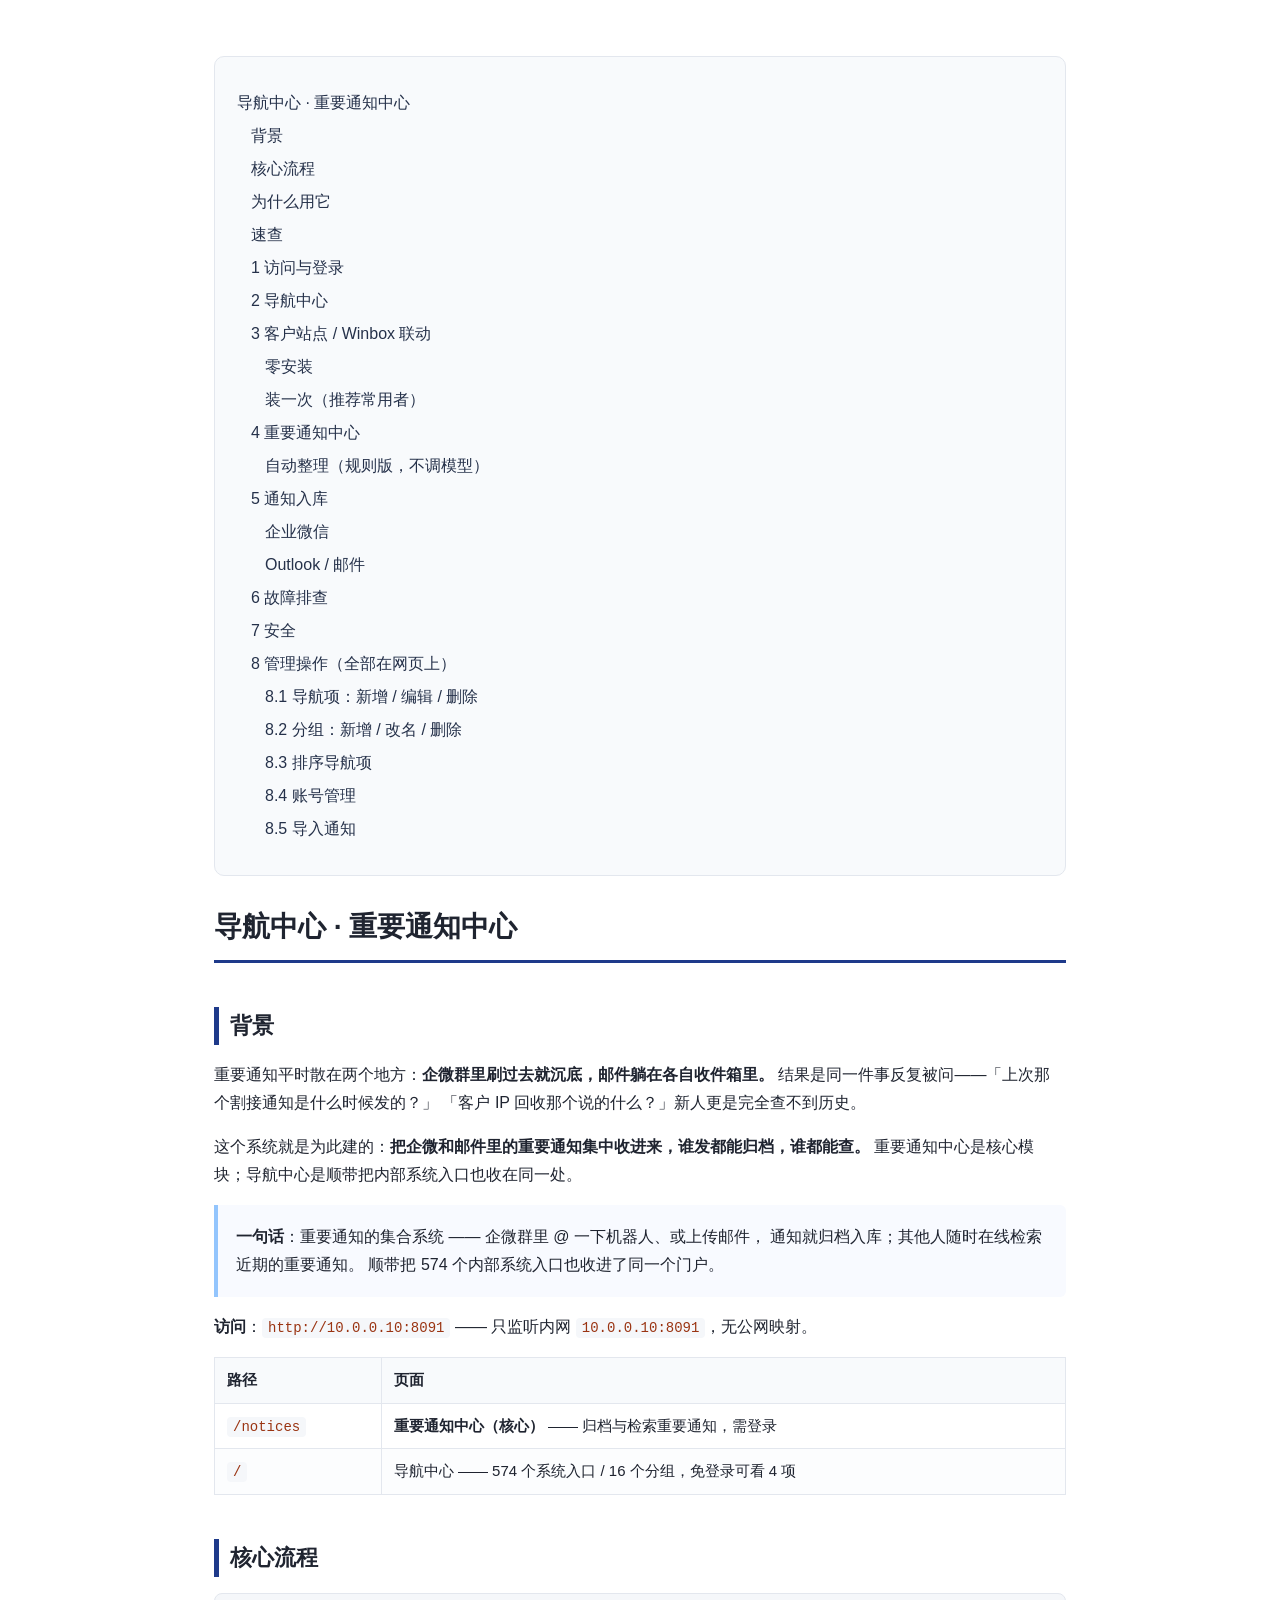
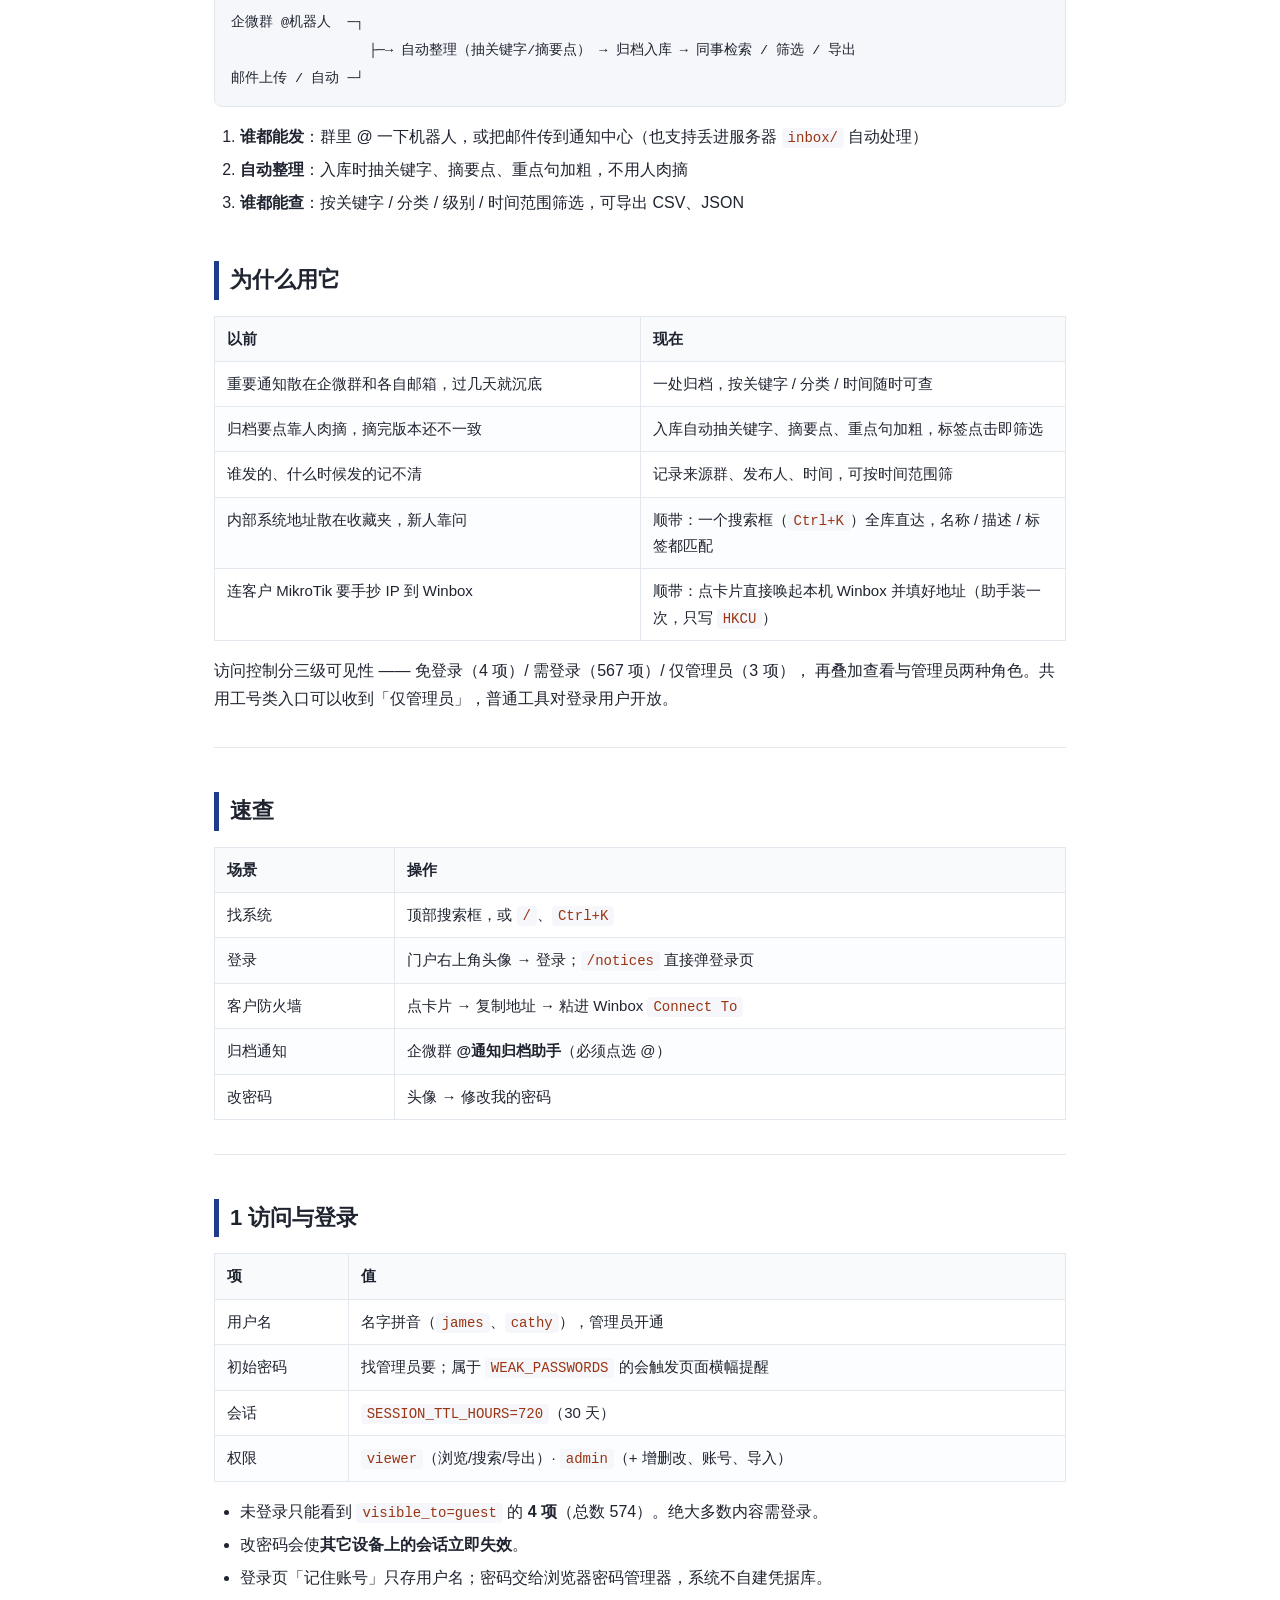
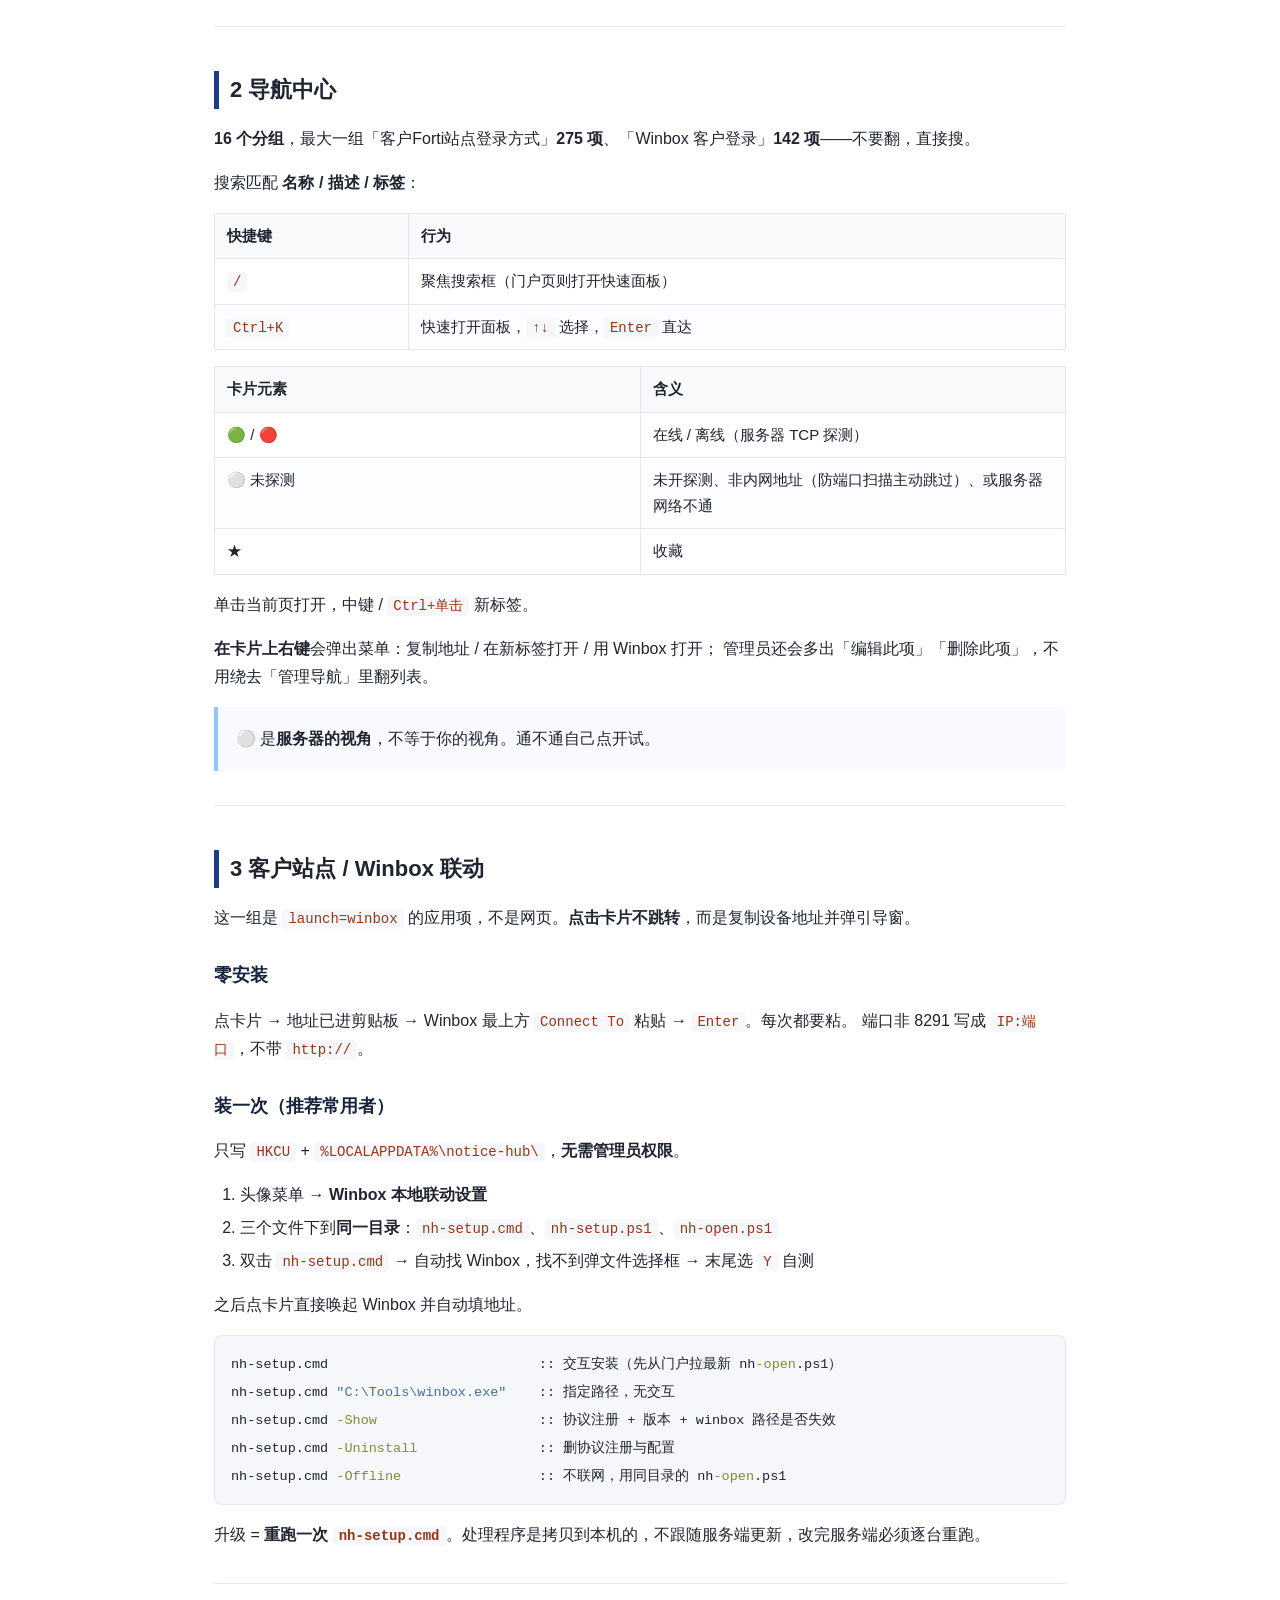
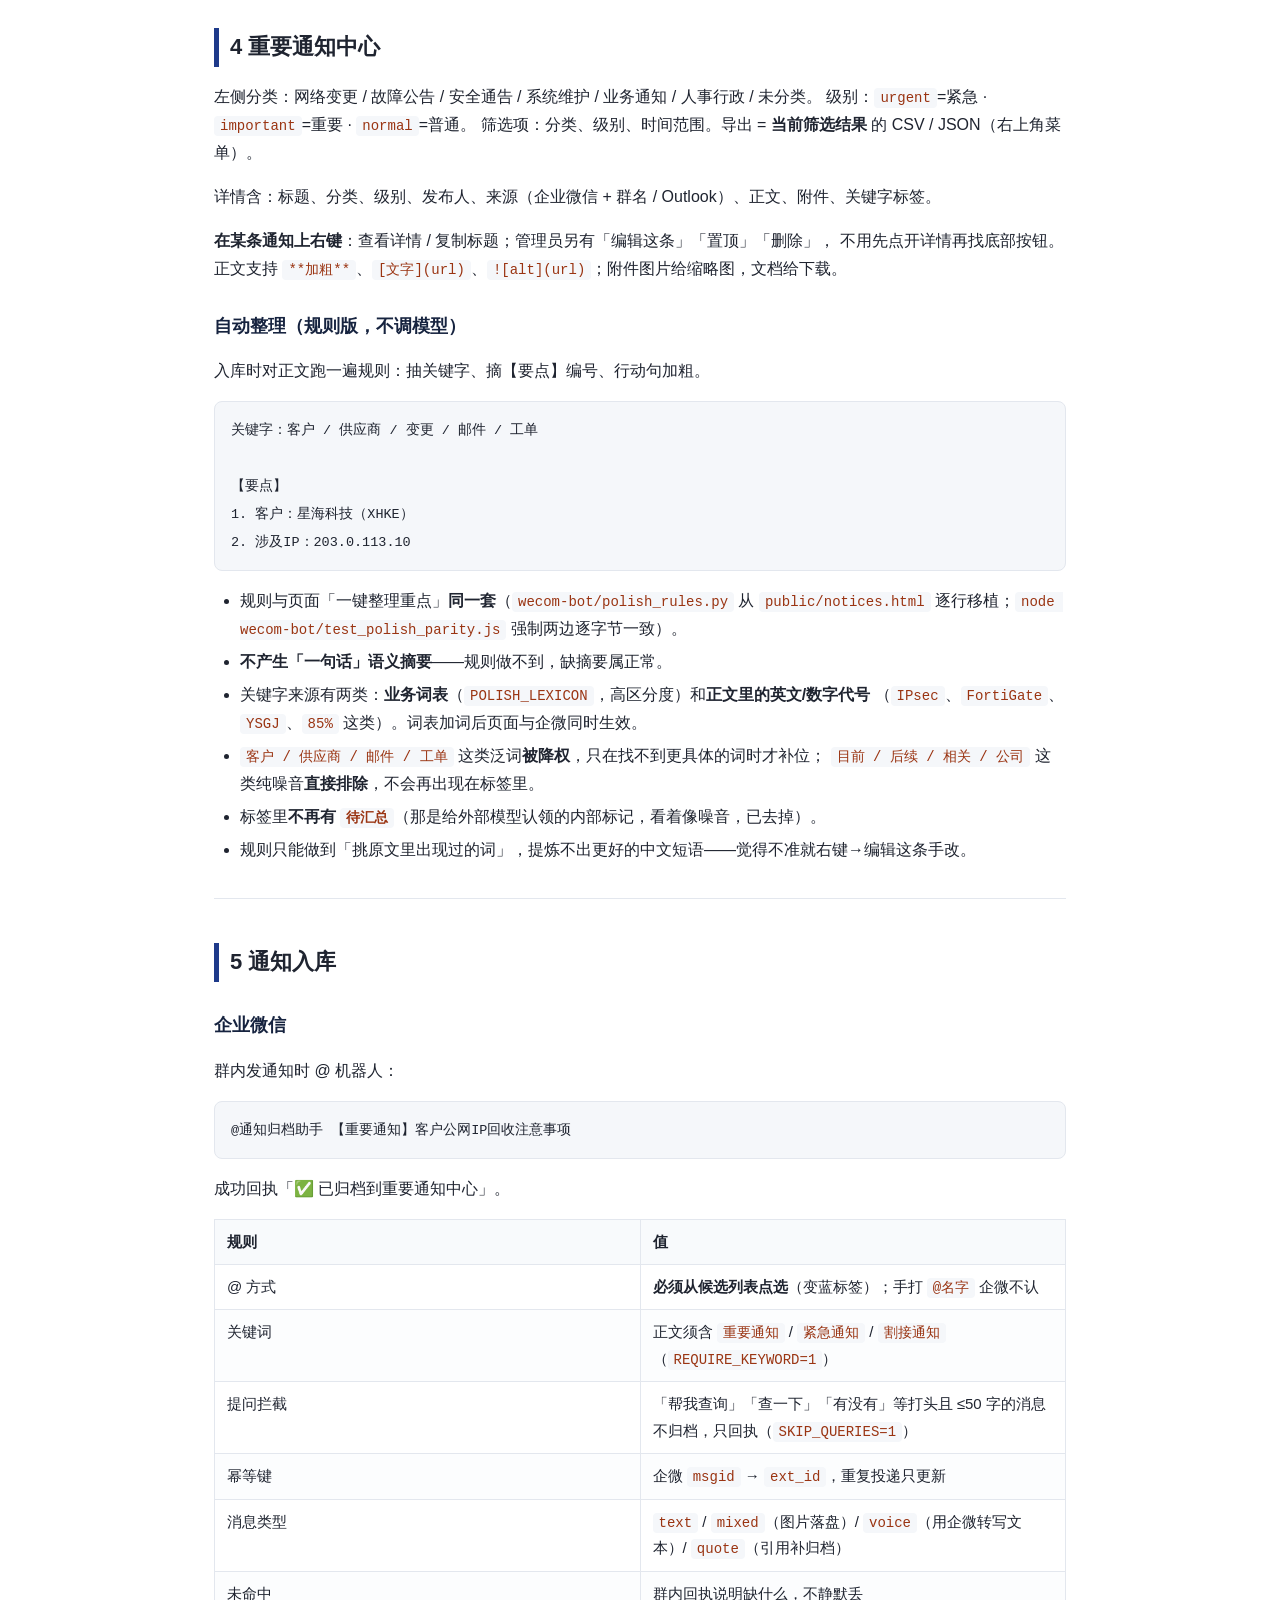
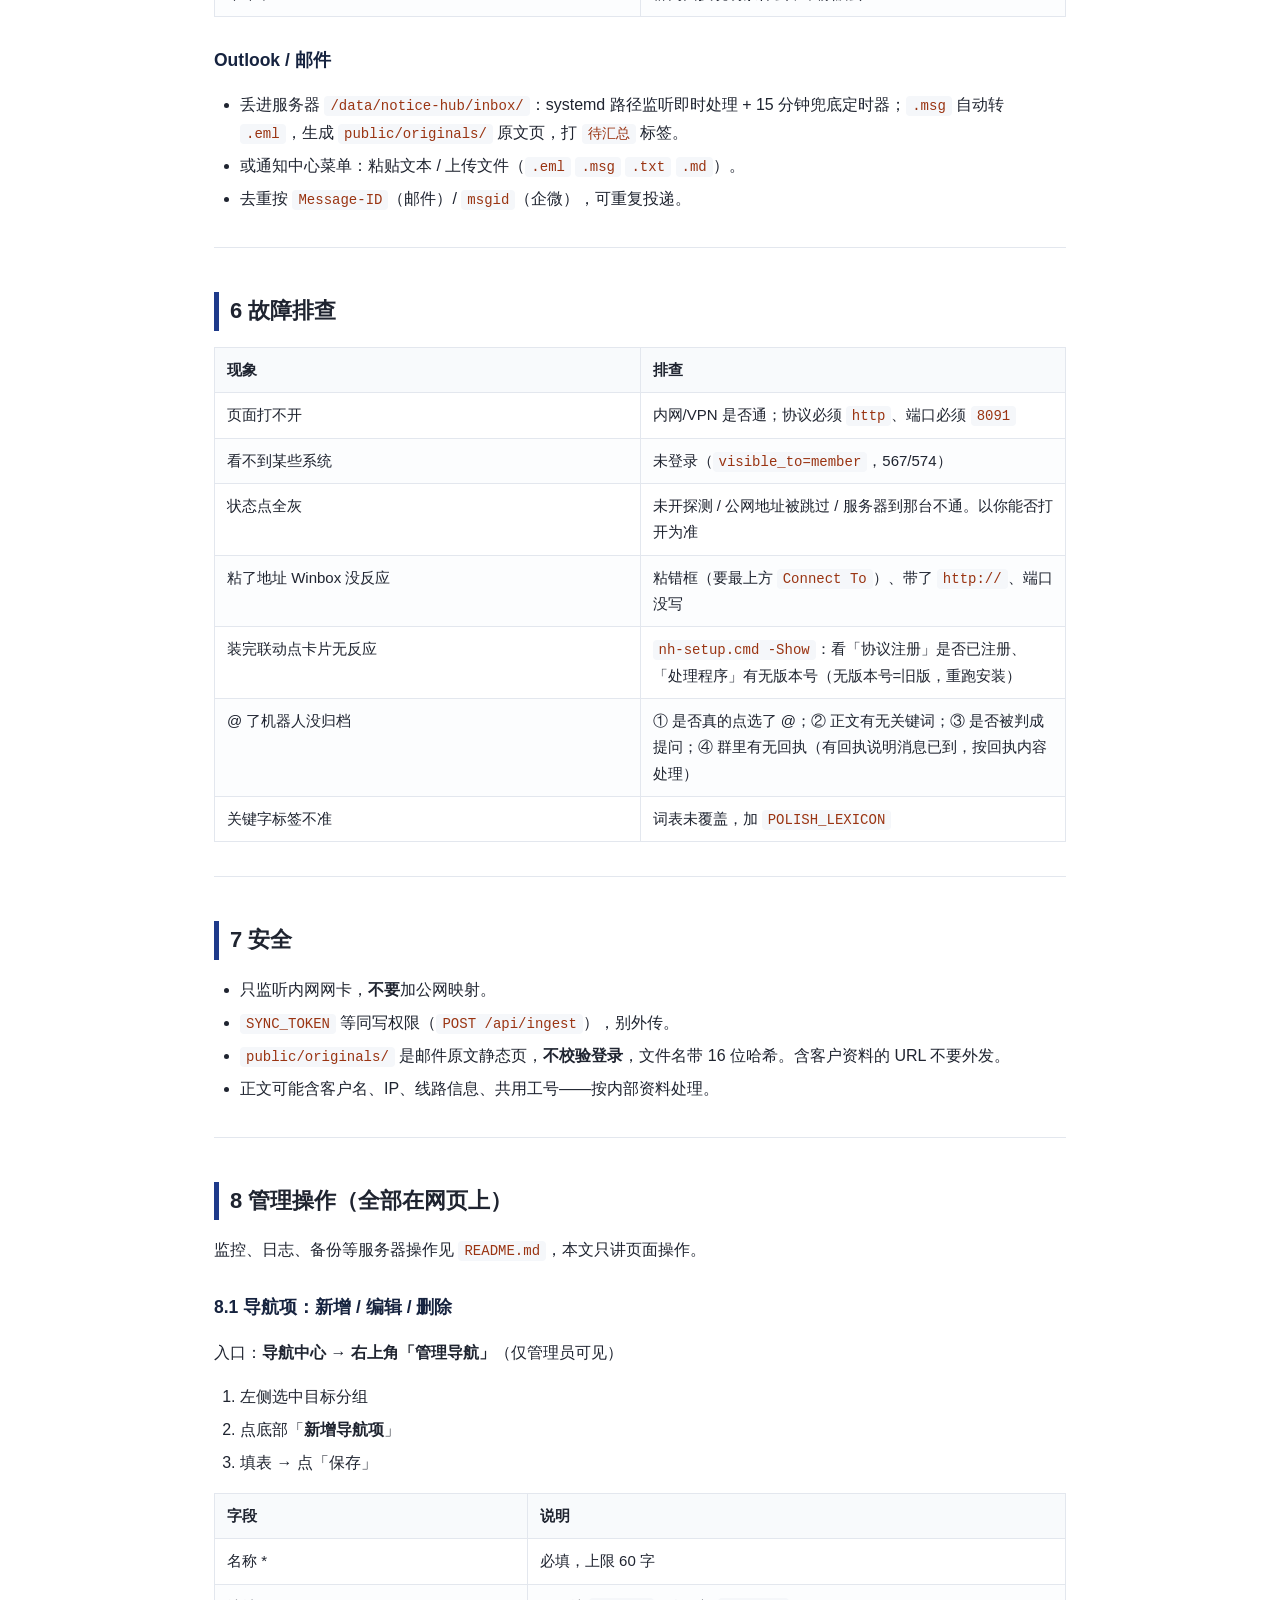
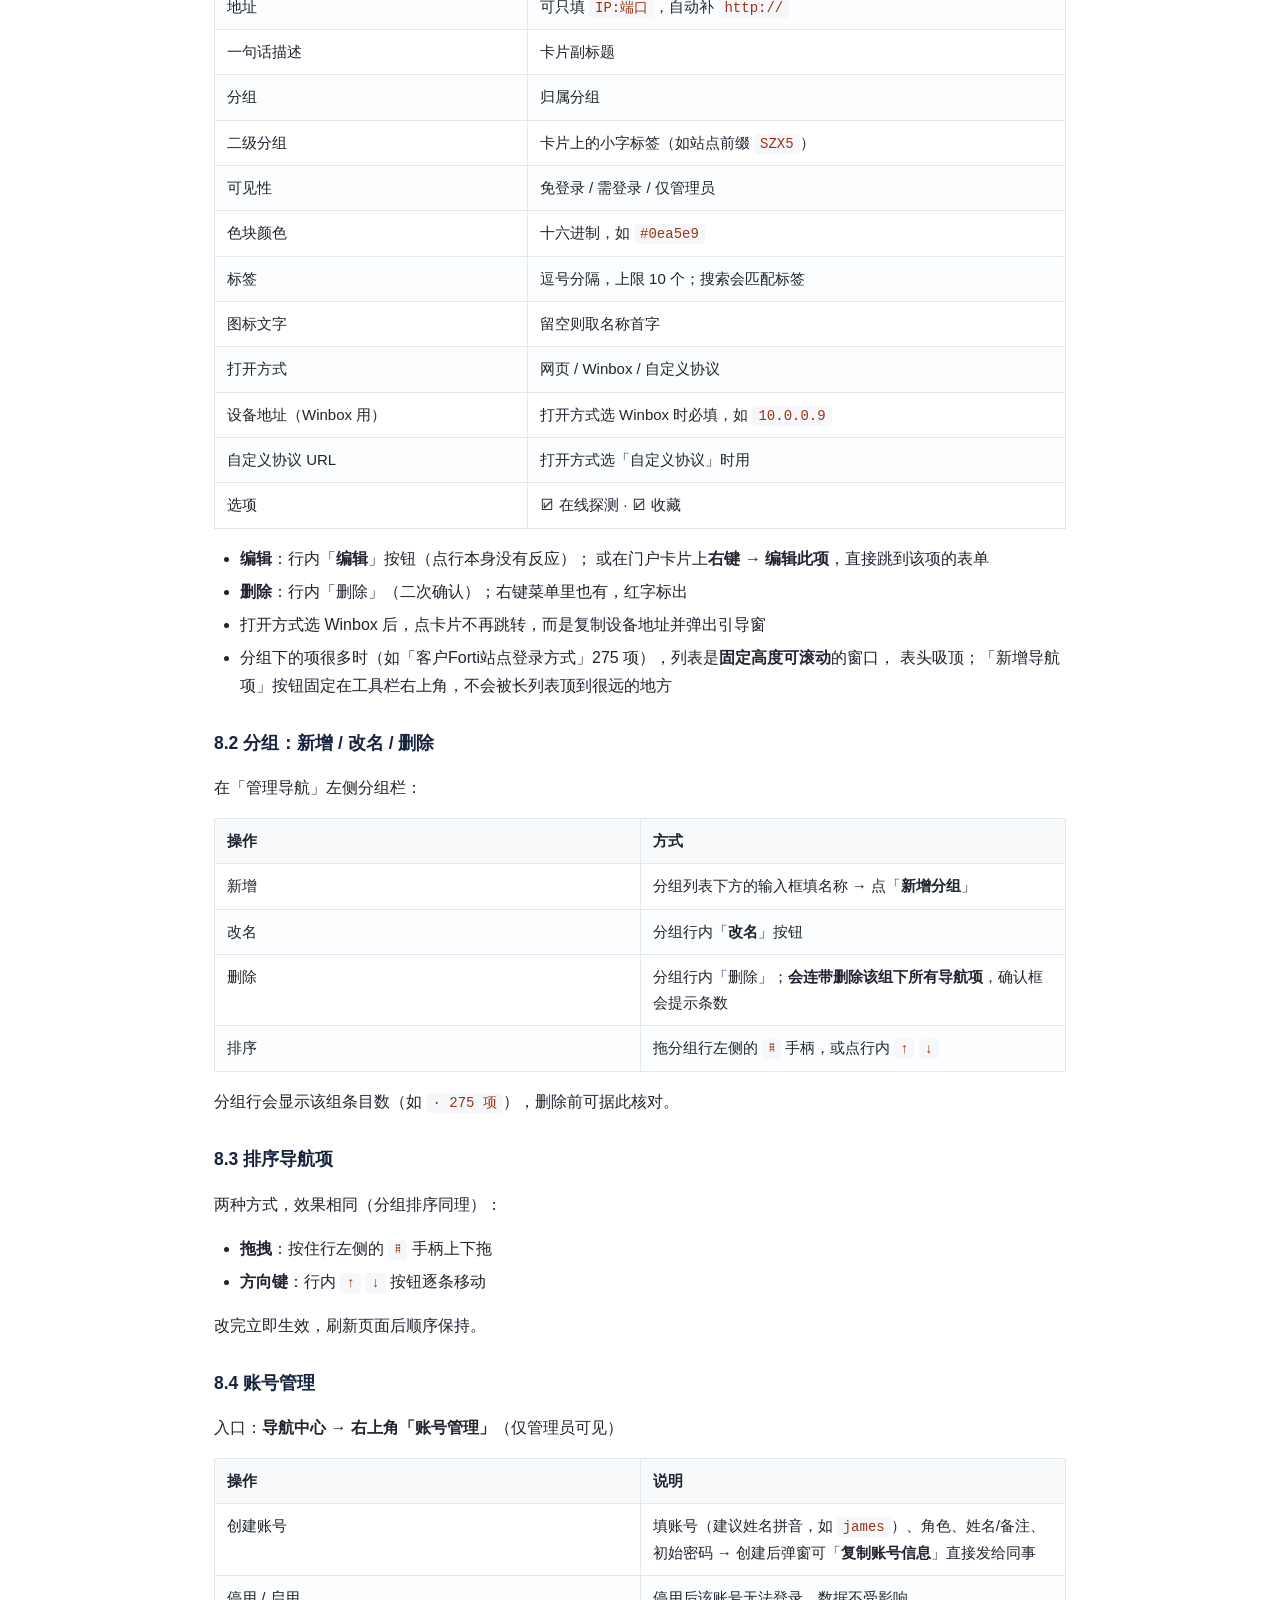
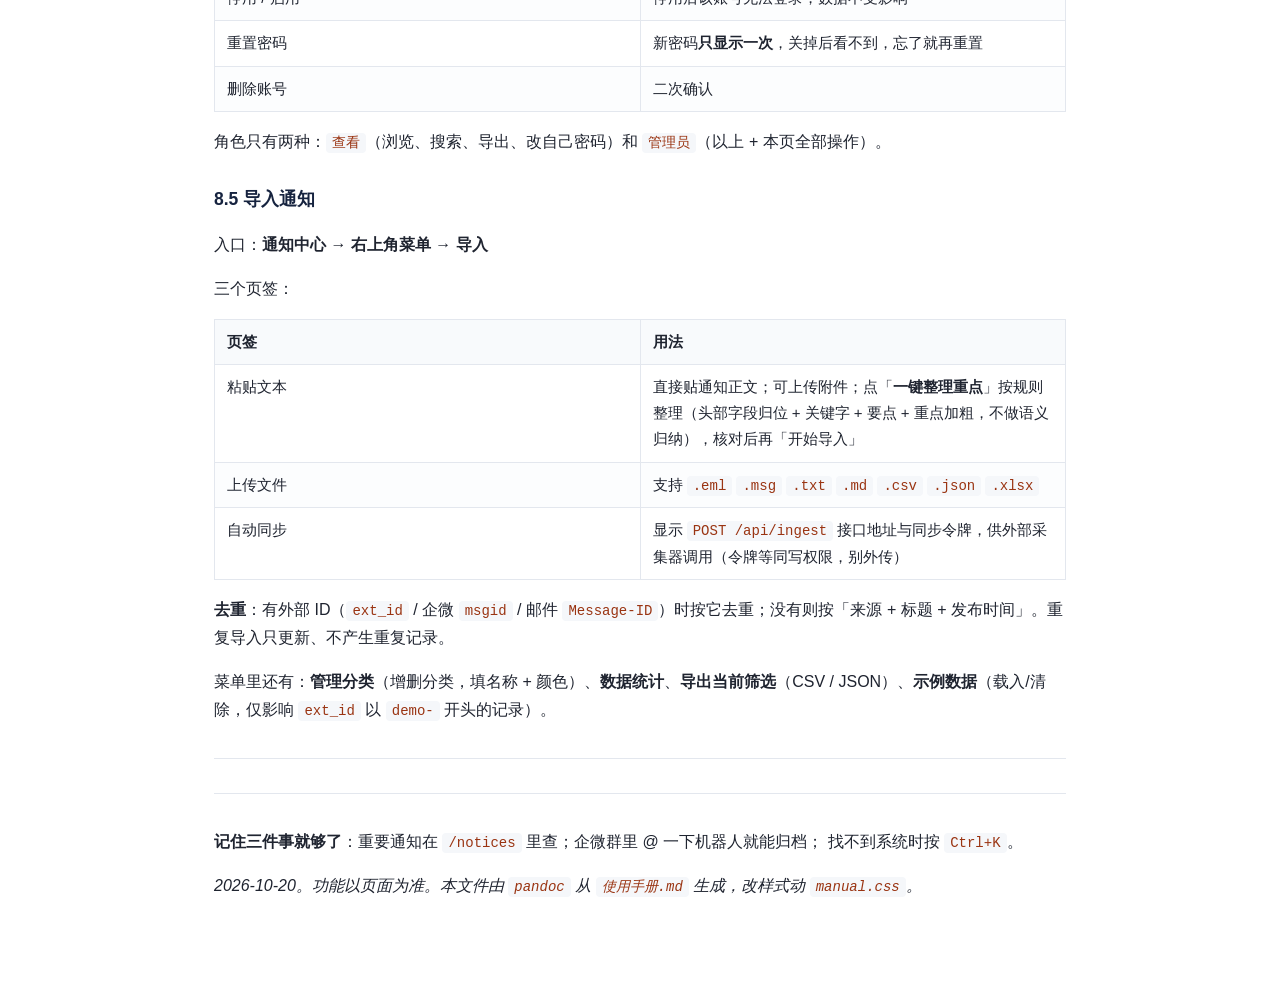
==== commit 77aed295: "全部脱敏：真实内网地址/域名/人名换成占位符 能配置的走环境变量（真实值放 .env，该文件不入库）： - docker-compose 端口绑定改为 ${BIND_IP:-127.0.0.1} - " ====
--- a/docs/使用手册.html
+++ b/docs/使用手册.html
@@ -174,8 +174,8 @@
 通知就归档入库；其他人随时在线检索近期的重要通知。 顺带把 574
 个内部系统入口也收进了同一个门户。</p>
 </blockquote>
-<p><strong>访问</strong>：<code>http://10.127.207.71:8091</code> ——
-只监听内网 <code>10.127.207.71:8091</code>，无公网映射。</p>
+<p><strong>访问</strong>：<code>http://10.0.0.10:8091</code> ——
+只监听内网 <code>10.0.0.10:8091</code>，无公网映射。</p>
 <table>
 <thead>
 <tr class="header">
@@ -617,7 +617,7 @@
 </tr>
 <tr class="odd">
 <td>设备地址（Winbox 用）</td>
-<td>打开方式选 Winbox 时必填，如 <code>10.94.6.9</code></td>
+<td>打开方式选 Winbox 时必填，如 <code>10.0.0.9</code></td>
 </tr>
 <tr class="even">
 <td>自定义协议 URL</td>
